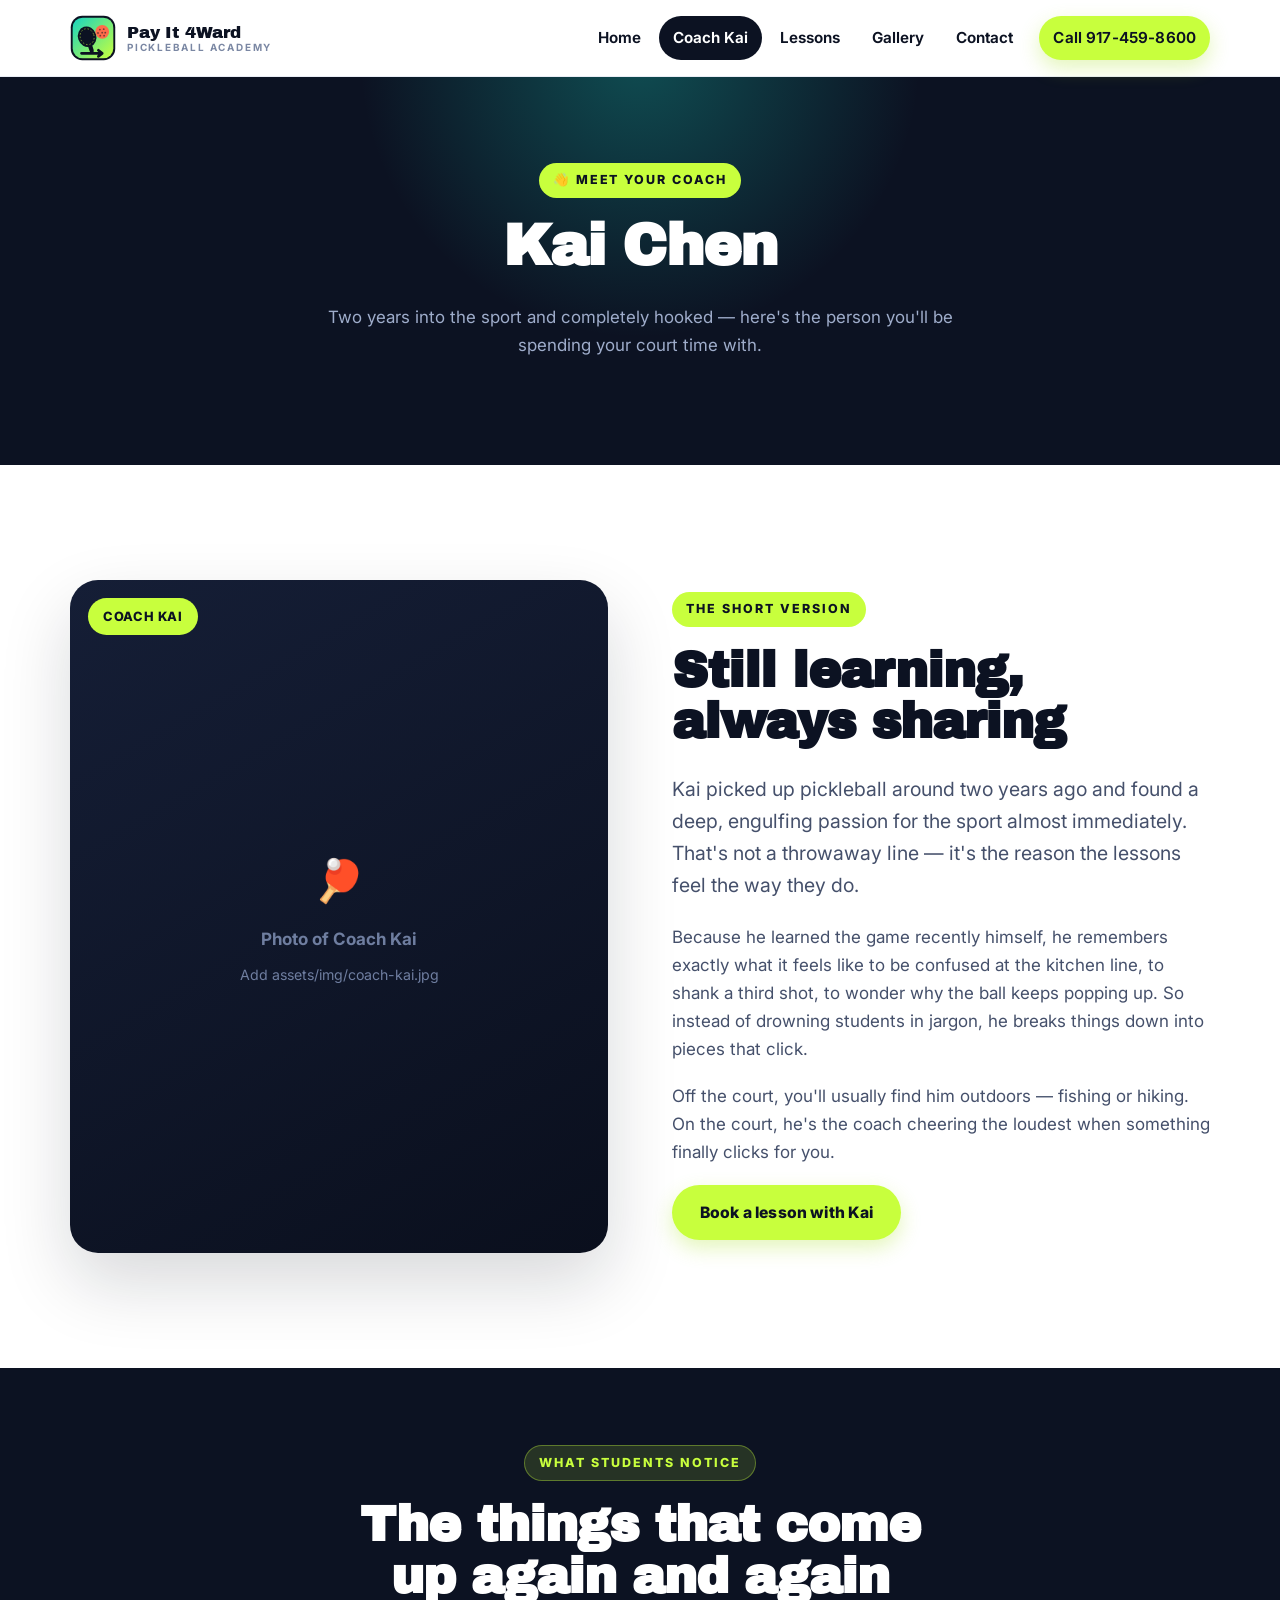
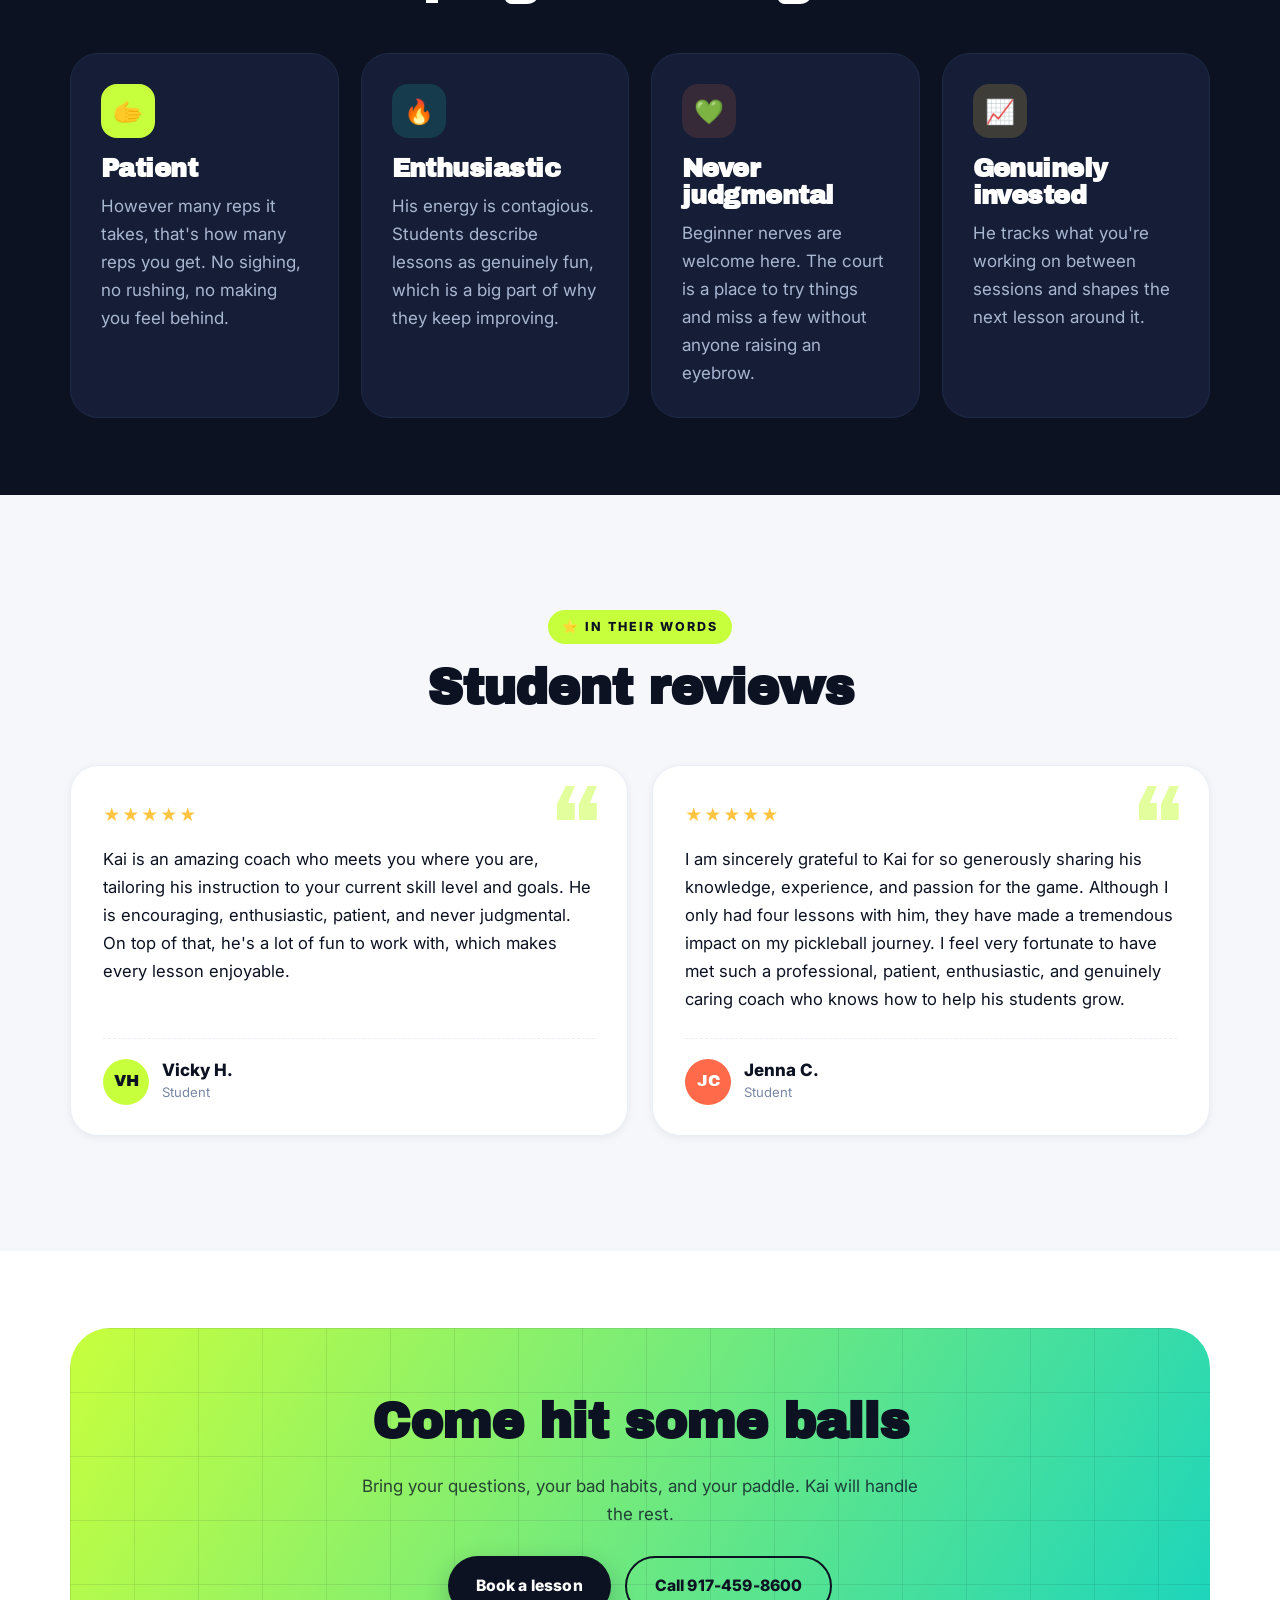
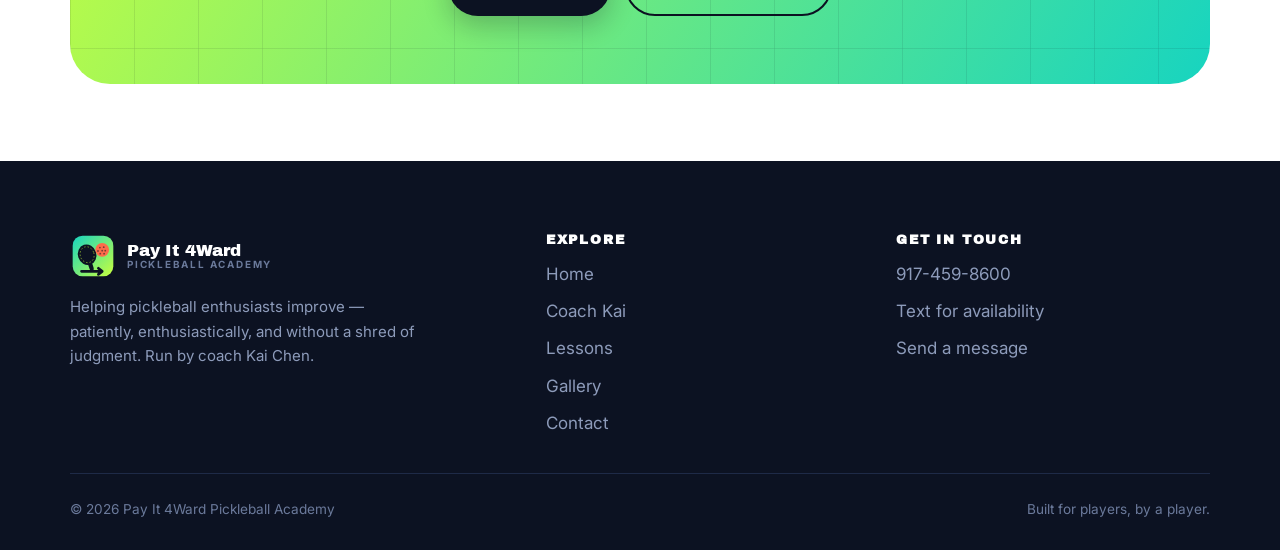
==== about.html @ ba5cbf7e "Add Pay It 4Ward site: pages, styles, scripts, assets Five-page static site for the pickleball acade" ====
<!DOCTYPE html>
<html lang="en">
<head>
<meta charset="utf-8">
<meta name="viewport" content="width=device-width, initial-scale=1, viewport-fit=cover">
<title>About Coach Kai Chen — Pay It 4Ward Pickleball Academy</title>
<meta name="description" content="Meet Kai Chen, the coach behind Pay It 4Ward — patient, enthusiastic, and deeply passionate about pickleball.">
<meta name="theme-color" content="#0C1222">

<meta property="og:type" content="website">
<meta property="og:title" content="About Coach Kai Chen — Pay It 4Ward Pickleball Academy">
<meta property="og:description" content="Meet Kai Chen, the coach behind Pay It 4Ward — patient, enthusiastic, and deeply passionate about pickleball.">
<meta property="og:image" content="assets/img/logo.svg">

<link rel="icon" href="assets/img/logo.svg" type="image/svg+xml">
<link rel="preconnect" href="https://fonts.googleapis.com">
<link rel="preconnect" href="https://fonts.gstatic.com" crossorigin>
<link href="https://fonts.googleapis.com/css2?family=Archivo+Black&family=Inter:wght@400;500;600;700;800&display=swap" rel="stylesheet">
<link rel="stylesheet" href="assets/css/styles.css">
</head>
<body>

<!-- ============================ PRELOADER ============================ -->
<div class="preloader" id="preloader" role="status" aria-label="Loading Pay It 4Ward">
  <div class="preloader__inner">
    <div class="preloader__card">
      <img class="preloader__logo" src="assets/img/logo.svg" alt="Pay It 4Ward">
    </div>
    <div class="preloader__bar"></div>
    <div class="preloader__word">Pay It 4Ward</div>
  </div>
</div>

<!-- ============================= HEADER ============================== -->
<header class="site-header" id="siteHeader">
  <div class="wrap nav">
    <a class="brand" href="index.html">
      <img class="brand__logo" src="assets/img/logo.svg" alt="Pay It 4Ward logo">
      <span class="brand__text">
        <span class="brand__name">Pay It 4Ward</span>
        <span class="brand__sub">Pickleball Academy</span>
      </span>
    </a>

    <button class="nav__toggle" id="navToggle" type="button"
            aria-expanded="false" aria-controls="navLinks" aria-label="Menu">
      <span></span>
    </button>

    <ul class="nav__links" id="navLinks">
      <li><a href="index.html">Home</a></li>
      <li><a href="about.html">Coach Kai</a></li>
      <li><a href="programs.html">Lessons</a></li>
      <li><a href="gallery.html">Gallery</a></li>
      <li><a href="contact.html">Contact</a></li>
      <li><a class="btn nav__cta" href="tel:+19174598600">Call 917-459-8600</a></li>
    </ul>
  </div>
</header>

<main>

<section class="pagehero">
  <div class="wrap">
    <span class="eyebrow">👋 Meet your coach</span>
    <h1>Kai Chen</h1>
    <p>Two years into the sport and completely hooked &mdash; here's the person
       you'll be spending your court time with.</p>
  </div>
</section>

<section class="section">
  <div class="wrap split">
    <div class="split__media reveal">
      <span class="split__tag">Coach Kai</span>
      <!-- Replace with a real photo:
           <img src="assets/img/coach-kai.jpg" alt="Coach Kai Chen on the court"> -->
      <div class="ph">
        <span>🏓</span>
        <strong>Photo of Coach Kai</strong>
        <small>Add assets/img/coach-kai.jpg</small>
      </div>
    </div>

    <div class="reveal">
      <span class="eyebrow">The short version</span>
      <h2>Still learning, always sharing</h2>
      <p class="lede">
        Kai picked up pickleball around two years ago and found a deep, engulfing
        passion for the sport almost immediately. That's not a throwaway line &mdash;
        it's the reason the lessons feel the way they do.
      </p>
      <p>
        Because he learned the game recently himself, he remembers exactly what it
        feels like to be confused at the kitchen line, to shank a third shot, to
        wonder why the ball keeps popping up. So instead of drowning students in
        jargon, he breaks things down into pieces that click.
      </p>
      <p>
        Off the court, you'll usually find him outdoors &mdash; fishing or hiking.
        On the court, he's the coach cheering the loudest when something finally
        clicks for you.
      </p>
      <div class="btn-row">
        <a class="btn" href="contact.html">Book a lesson with Kai</a>
      </div>
    </div>
  </div>
</section>

<section class="section section--dark section--tight">
  <div class="wrap">
    <div class="head head--center reveal">
      <span class="eyebrow eyebrow--ghost">What students notice</span>
      <h2>The things that come up again and again</h2>
    </div>
    <div class="grid">
      <div class="card reveal">
        <div class="card__icon">🫱</div>
        <h3>Patient</h3>
        <p>However many reps it takes, that's how many reps you get. No sighing, no
           rushing, no making you feel behind.</p>
      </div>
      <div class="card reveal">
        <div class="card__icon card__icon--teal">🔥</div>
        <h3>Enthusiastic</h3>
        <p>His energy is contagious. Students describe lessons as genuinely fun, which
           is a big part of why they keep improving.</p>
      </div>
      <div class="card reveal">
        <div class="card__icon card__icon--coral">💚</div>
        <h3>Never judgmental</h3>
        <p>Beginner nerves are welcome here. The court is a place to try things and
           miss a few without anyone raising an eyebrow.</p>
      </div>
      <div class="card reveal">
        <div class="card__icon card__icon--sun">📈</div>
        <h3>Genuinely invested</h3>
        <p>He tracks what you're working on between sessions and shapes the next
           lesson around it.</p>
      </div>
    </div>
  </div>
</section>

<section class="section section--soft">
  <div class="wrap">
    <div class="head head--center reveal">
      <span class="eyebrow">⭐ In their words</span>
      <h2>Student reviews</h2>
    </div>
    <div class="reviews">
      <figure class="review reveal" style="margin:0">
        <div class="review__stars" aria-label="5 out of 5 stars">★★★★★</div>
        <blockquote class="review__text" style="margin:0">
          Kai is an amazing coach who meets you where you are, tailoring his
          instruction to your current skill level and goals. He is encouraging,
          enthusiastic, patient, and never judgmental. On top of that, he's a lot of
          fun to work with, which makes every lesson enjoyable.
        </blockquote>
        <figcaption class="review__by">
          <span class="review__avatar" aria-hidden="true">VH</span>
          <span>
            <span class="review__name">Vicky H.</span>
            <span class="review__role">Student</span>
          </span>
        </figcaption>
      </figure>

      <figure class="review reveal" style="margin:0">
        <div class="review__stars" aria-label="5 out of 5 stars">★★★★★</div>
        <blockquote class="review__text" style="margin:0">
          I am sincerely grateful to Kai for so generously sharing his knowledge,
          experience, and passion for the game. Although I only had four lessons with
          him, they have made a tremendous impact on my pickleball journey. I feel
          very fortunate to have met such a professional, patient, enthusiastic, and
          genuinely caring coach who knows how to help his students grow.
        </blockquote>
        <figcaption class="review__by">
          <span class="review__avatar review__avatar--coral" aria-hidden="true">JC</span>
          <span>
            <span class="review__name">Jenna C.</span>
            <span class="review__role">Student</span>
          </span>
        </figcaption>
      </figure>
    </div>
  </div>
</section>

<section class="section section--tight">
  <div class="wrap">
    <div class="cta reveal">
      <h2>Come hit some balls</h2>
      <p>Bring your questions, your bad habits, and your paddle. Kai will handle
         the rest.</p>
      <div class="btn-row">
        <a class="btn" href="contact.html">Book a lesson</a>
        <a class="btn btn--ghost" href="tel:+19174598600">Call 917-459-8600</a>
      </div>
    </div>
  </div>
</section>

</main>

<!-- ============================= FOOTER ============================== -->
<footer class="site-footer">
  <div class="wrap">
    <div class="footer-grid">
      <div>
        <a class="brand" href="index.html" style="margin-bottom:16px">
          <img class="brand__logo" src="assets/img/logo.svg" alt="">
          <span class="brand__text">
            <span class="brand__name">Pay It 4Ward</span>
            <span class="brand__sub">Pickleball Academy</span>
          </span>
        </a>
        <p>Helping pickleball enthusiasts improve &mdash; patiently, enthusiastically, and
           without a shred of judgment. Run by coach Kai Chen.</p>
      </div>

      <div>
        <h4>Explore</h4>
        <ul>
          <li><a href="index.html">Home</a></li>
          <li><a href="about.html">Coach Kai</a></li>
          <li><a href="programs.html">Lessons</a></li>
          <li><a href="gallery.html">Gallery</a></li>
          <li><a href="contact.html">Contact</a></li>
        </ul>
      </div>

      <div>
        <h4>Get in touch</h4>
        <ul>
          <li><a href="tel:+19174598600">917-459-8600</a></li>
          <li><a href="sms:+19174598600">Text for availability</a></li>
          <li><a href="contact.html">Send a message</a></li>
        </ul>
      </div>
    </div>

    <div class="footer-bottom">
      <span>&copy; <span data-year>2026</span> Pay It 4Ward Pickleball Academy</span>
      <span>Built for players, by a player.</span>
    </div>
  </div>
</footer>

<script src="assets/js/gallery-config.js"></script>
<script src="assets/js/main.js"></script>
</body>
</html>
---- assets/css/styles.css ----
/* ==========================================================================
   Pay It 4Ward Pickleball Academy — shared stylesheet
   Aesthetic: modern, fun, lively sports-center energy
   ========================================================================== */

/* ---------- Design tokens ------------------------------------------------ */
:root {
  /* Brand palette */
  --ink:        #0C1222;   /* deep court navy  */
  --ink-2:      #151E36;   /* raised surface   */
  --ink-3:      #1E2A47;   /* borders on dark  */
  --lime:       #C8FF3D;   /* pickleball ball  */
  --lime-deep:  #A5E01F;
  --coral:      #FF6B4A;   /* paddle grip      */
  --teal:       #17D4C0;   /* court accent     */
  --sun:        #FFC542;

  --paper:      #FFFFFF;
  --paper-2:    #F5F7FB;
  --paper-3:    #E9EDF5;
  --body:       #45506B;
  --muted:      #7A87A3;

  /* Type */
  --font-display: "Archivo Black", "Arial Black", Impact, system-ui, sans-serif;
  --font-body: "Inter", -apple-system, BlinkMacSystemFont, "Segoe UI", Roboto,
               Helvetica, Arial, sans-serif;

  /* Shape & motion */
  --r-sm: 10px;
  --r-md: 18px;
  --r-lg: 28px;
  --r-xl: 40px;
  --shadow-sm: 0 2px 8px rgba(12, 18, 34, .06);
  --shadow-md: 0 14px 34px rgba(12, 18, 34, .10);
  --shadow-lg: 0 30px 70px rgba(12, 18, 34, .16);
  --ease: cubic-bezier(.2, .7, .3, 1);

  --maxw: 1180px;
  --nav-h: 76px;
}

/* ---------- Reset -------------------------------------------------------- */
*, *::before, *::after { box-sizing: border-box; }

html {
  scroll-behavior: smooth;
  scroll-padding-top: calc(var(--nav-h) + 16px);
  -webkit-text-size-adjust: 100%;
}

body {
  margin: 0;
  font-family: var(--font-body);
  font-size: 17px;
  line-height: 1.65;
  color: var(--body);
  background: var(--paper);
  overflow-x: hidden;
}

img, svg, video { max-width: 100%; display: block; }
a { color: inherit; }
button { font: inherit; cursor: pointer; }
[hidden] { display: none !important; }

h1, h2, h3, h4 {
  font-family: var(--font-display);
  color: var(--ink);
  line-height: 1.04;
  letter-spacing: -.02em;
  margin: 0 0 .5em;
  text-wrap: balance;
}
h1 { font-size: clamp(2.6rem, 7vw, 4.6rem); }
h2 { font-size: clamp(2rem, 4.6vw, 3.1rem); }
h3 { font-size: clamp(1.25rem, 2.4vw, 1.6rem); }
p  { margin: 0 0 1.1em; text-wrap: pretty; }

::selection { background: var(--lime); color: var(--ink); }

/* ---------- Layout helpers ---------------------------------------------- */
.wrap {
  width: 100%;
  max-width: var(--maxw);
  margin-inline: auto;
  padding-inline: 20px;
}

.section { padding-block: clamp(64px, 9vw, 116px); }
.section--tight { padding-block: clamp(48px, 6vw, 80px); }
.section--dark { background: var(--ink); color: #CBD4E8; }
.section--dark h2, .section--dark h3 { color: #fff; }
.section--soft { background: var(--paper-2); }

.center { text-align: center; }
.stack > * + * { margin-top: 1rem; }

.eyebrow {
  display: inline-flex;
  align-items: center;
  gap: 8px;
  font-size: .78rem;
  font-weight: 800;
  letter-spacing: .16em;
  text-transform: uppercase;
  color: var(--ink);
  background: var(--lime);
  padding: 7px 14px;
  border-radius: 999px;
  margin-bottom: 18px;
}
.eyebrow--ghost {
  background: rgba(200, 255, 61, .14);
  color: var(--lime);
  border: 1px solid rgba(200, 255, 61, .35);
}

.lede { font-size: clamp(1.05rem, 1.7vw, 1.22rem); color: var(--body); }
.section--dark .lede { color: #9FADCB; }

/* ---------- Buttons ------------------------------------------------------ */
.btn {
  --btn-bg: var(--lime);
  --btn-fg: var(--ink);
  display: inline-flex;
  align-items: center;
  justify-content: center;
  gap: 10px;
  padding: 15px 28px;
  border: 0;
  border-radius: 999px;
  background: var(--btn-bg);
  color: var(--btn-fg);
  font-weight: 800;
  font-size: .98rem;
  letter-spacing: .01em;
  text-decoration: none;
  white-space: nowrap;
  transition: transform .18s var(--ease), box-shadow .18s var(--ease),
              background .18s var(--ease);
  box-shadow: 0 8px 20px rgba(165, 224, 31, .3);
}
.btn:hover { transform: translateY(-3px); box-shadow: 0 14px 30px rgba(165, 224, 31, .42); }
.btn:active { transform: translateY(-1px); }
.btn:focus-visible { outline: 3px solid var(--teal); outline-offset: 3px; }

.btn--coral {
  --btn-bg: var(--coral); --btn-fg: #fff;
  box-shadow: 0 8px 20px rgba(255, 107, 74, .32);
}
.btn--coral:hover { box-shadow: 0 14px 30px rgba(255, 107, 74, .45); }

.btn--ghost {
  --btn-bg: transparent; --btn-fg: var(--ink);
  border: 2px solid var(--ink);
  box-shadow: none;
}
.btn--ghost:hover { background: var(--ink); color: #fff; box-shadow: var(--shadow-md); }

/* Ghost buttons sitting on any dark surface */
.section--dark .btn--ghost,
.hero .btn--ghost,
.pagehero .btn--ghost {
  --btn-fg: #fff;
  border-color: rgba(255, 255, 255, .38);
}
.section--dark .btn--ghost:hover,
.hero .btn--ghost:hover,
.pagehero .btn--ghost:hover { background: #fff; color: var(--ink); }

.btn-row { display: flex; flex-wrap: wrap; gap: 14px; }

/* ==========================================================================
   Preloader — logo splash on every page load
   ========================================================================== */
.preloader {
  position: fixed;
  inset: 0;
  z-index: 9999;
  display: grid;
  place-items: center;
  background: var(--ink);
  transition: opacity .5s var(--ease), visibility .5s var(--ease);
}
.preloader__inner { display: grid; justify-items: center; gap: 22px; }

/* White card behind the logo so any uploaded logo — light or dark — reads
   cleanly against the navy splash background. */
.preloader__card {
  display: grid;
  place-items: center;
  padding: 26px 30px;
  border-radius: var(--r-lg);
  background: #fff;
  box-shadow: 0 30px 70px rgba(0, 0, 0, .45);
  animation: pop-in .7s var(--ease) both;
}
.preloader__logo {
  width: clamp(96px, 20vw, 128px);
  height: auto;
}
.preloader__bar {
  width: 168px;
  height: 5px;
  border-radius: 999px;
  background: rgba(255, 255, 255, .13);
  overflow: hidden;
}
.preloader__bar::after {
  content: "";
  display: block;
  height: 100%;
  width: 40%;
  border-radius: 999px;
  background: linear-gradient(90deg, var(--teal), var(--lime));
  animation: slide-bar 1.1s var(--ease) infinite;
}
.preloader__word {
  font-family: var(--font-display);
  font-size: .72rem;
  letter-spacing: .34em;
  text-transform: uppercase;
  color: rgba(255, 255, 255, .5);
}
.preloader.is-done { opacity: 0; visibility: hidden; }

@keyframes pop-in {
  from { opacity: 0; transform: scale(.82) translateY(14px); }
  to   { opacity: 1; transform: none; }
}
@keyframes slide-bar {
  0%   { transform: translateX(-110%); }
  100% { transform: translateX(360%); }
}

/* ==========================================================================
   Header / navigation
   ========================================================================== */
.site-header {
  position: sticky;
  top: 0;
  z-index: 900;
  background: rgba(255, 255, 255, .88);
  backdrop-filter: saturate(160%) blur(14px);
  -webkit-backdrop-filter: saturate(160%) blur(14px);
  border-bottom: 1px solid var(--paper-3);
  transition: box-shadow .25s var(--ease);
}
.site-header.is-stuck { box-shadow: var(--shadow-sm); }

.nav {
  display: flex;
  align-items: center;
  gap: 18px;
  height: var(--nav-h);
}

/* Logo, top-left */
.brand {
  display: inline-flex;
  align-items: center;
  gap: 11px;
  text-decoration: none;
  margin-right: auto;
  flex-shrink: 0;
}
.brand__logo { height: 46px; width: auto; }
.brand__text { display: grid; line-height: 1.05; }
.brand__name {
  font-family: var(--font-display);
  font-size: 1.05rem;
  color: var(--ink);
  letter-spacing: -.01em;
}
.brand__sub {
  font-size: .62rem;
  font-weight: 700;
  letter-spacing: .18em;
  text-transform: uppercase;
  color: var(--muted);
}

.nav__links {
  display: flex;
  align-items: center;
  gap: 4px;
  list-style: none;
  margin: 0;
  padding: 0;
}
.nav__links a {
  display: block;
  padding: 9px 14px;
  border-radius: 999px;
  font-weight: 650;
  font-size: .95rem;
  color: var(--ink);
  text-decoration: none;
  transition: background .18s var(--ease), color .18s var(--ease);
}
.nav__links a:hover { background: var(--paper-2); }
.nav__links a[aria-current="page"] { background: var(--ink); color: #fff; }

.nav__cta { margin-left: 8px; padding: 12px 22px; }

.nav__toggle {
  display: none;
  width: 46px;
  height: 46px;
  border: 1px solid var(--paper-3);
  border-radius: 14px;
  background: #fff;
  align-items: center;
  justify-content: center;
}
.nav__toggle span {
  display: block;
  position: relative;
  width: 20px;
  height: 2px;
  background: var(--ink);
  border-radius: 2px;
  transition: background .2s var(--ease);
}
.nav__toggle span::before,
.nav__toggle span::after {
  content: "";
  position: absolute;
  left: 0;
  width: 20px;
  height: 2px;
  background: var(--ink);
  border-radius: 2px;
  transition: transform .25s var(--ease);
}
.nav__toggle span::before { top: -6px; }
.nav__toggle span::after  { top: 6px; }
.nav__toggle[aria-expanded="true"] span { background: transparent; }
.nav__toggle[aria-expanded="true"] span::before { transform: translateY(6px) rotate(45deg); }
.nav__toggle[aria-expanded="true"] span::after  { transform: translateY(-6px) rotate(-45deg); }

@media (max-width: 900px) {
  .nav__toggle { display: inline-flex; }
  .nav__links {
    position: absolute;
    top: var(--nav-h);
    left: 0;
    right: 0;
    flex-direction: column;
    align-items: stretch;
    gap: 4px;
    padding: 14px 20px 22px;
    background: #fff;
    border-bottom: 1px solid var(--paper-3);
    box-shadow: var(--shadow-md);
    transform: translateY(-8px);
    opacity: 0;
    pointer-events: none;
    transition: opacity .22s var(--ease), transform .22s var(--ease);
  }
  .nav__links.is-open { opacity: 1; transform: none; pointer-events: auto; }
  .nav__links a { padding: 13px 16px; border-radius: var(--r-sm); }
  .nav__cta { margin: 8px 0 0; }
}

/* ==========================================================================
   Hero
   ========================================================================== */
.hero {
  position: relative;
  background: var(--ink);
  color: #C9D3E8;
  overflow: hidden;
  padding-block: clamp(64px, 10vw, 118px);
}
.hero::before,
.hero::after {
  content: "";
  position: absolute;
  border-radius: 50%;
  filter: blur(10px);
  opacity: .5;
  pointer-events: none;
}
.hero::before {
  width: 520px; height: 520px;
  background: radial-gradient(circle at 30% 30%, rgba(23, 212, 192, .40), transparent 62%);
  top: -180px; right: -120px;
}
.hero::after {
  width: 460px; height: 460px;
  background: radial-gradient(circle at 60% 60%, rgba(200, 255, 61, .30), transparent 62%);
  bottom: -220px; left: -140px;
}

/* Court line motif */
.hero__court {
  position: absolute;
  inset: 0;
  opacity: .16;
  pointer-events: none;
  background-image:
    linear-gradient(to right, rgba(255,255,255,.5) 1px, transparent 1px),
    linear-gradient(to bottom, rgba(255,255,255,.5) 1px, transparent 1px);
  background-size: 92px 92px;
  mask-image: radial-gradient(ellipse at 50% 40%, #000 20%, transparent 78%);
  -webkit-mask-image: radial-gradient(ellipse at 50% 40%, #000 20%, transparent 78%);
}

.hero__inner {
  position: relative;
  z-index: 1;
  display: grid;
  grid-template-columns: 1.05fr .95fr;
  gap: clamp(32px, 5vw, 64px);
  align-items: center;
}
@media (max-width: 880px) {
  .hero__inner { grid-template-columns: 1fr; }
}

.hero h1 { color: #fff; }
.hero h1 em {
  font-style: normal;
  color: var(--lime);
  position: relative;
  white-space: nowrap;
}
.hero h1 em::after {
  content: "";
  position: absolute;
  left: 0; right: 0; bottom: .06em;
  height: .12em;
  background: var(--coral);
  border-radius: 999px;
  opacity: .9;
}
.hero__lede {
  font-size: clamp(1.05rem, 1.8vw, 1.25rem);
  color: #9FADCB;
  max-width: 46ch;
}

.hero__stats {
  display: flex;
  flex-wrap: wrap;
  gap: 12px;
  margin-top: 34px;
  padding: 0;
  list-style: none;
}
.hero__stats li {
  display: flex;
  align-items: center;
  gap: 9px;
  padding: 9px 16px;
  border-radius: 999px;
  border: 1px solid var(--ink-3);
  background: rgba(255, 255, 255, .04);
  font-size: .88rem;
  font-weight: 650;
  color: #C9D3E8;
}
.hero__stats .dot {
  width: 8px; height: 8px;
  border-radius: 50%;
  flex-shrink: 0;
}

/* Animated ball card */
.hero__art {
  position: relative;
  aspect-ratio: 1 / 1;
  max-width: 460px;
  margin-inline: auto;
  width: 100%;
  border-radius: var(--r-xl);
  background:
    radial-gradient(circle at 70% 25%, rgba(23,212,192,.28), transparent 55%),
    linear-gradient(150deg, var(--ink-2), #0A0F1D);
  border: 1px solid var(--ink-3);
  box-shadow: var(--shadow-lg);
  display: grid;
  place-items: center;
  overflow: hidden;
}
.hero__ball {
  width: 54%;
  animation: float 5.5s ease-in-out infinite;
  filter: drop-shadow(0 26px 40px rgba(0, 0, 0, .45));
}
@keyframes float {
  0%, 100% { transform: translateY(-10px) rotate(-6deg); }
  50%      { transform: translateY(12px) rotate(6deg); }
}

.hero__badge {
  position: absolute;
  bottom: 22px;
  left: 22px;
  right: 22px;
  display: flex;
  align-items: center;
  justify-content: space-between;
  gap: 12px;
  padding: 14px 18px;
  border-radius: var(--r-md);
  background: rgba(255, 255, 255, .07);
  border: 1px solid rgba(255, 255, 255, .12);
  backdrop-filter: blur(8px);
  -webkit-backdrop-filter: blur(8px);
  font-size: .86rem;
}
.hero__badge strong { color: #fff; display: block; font-size: .98rem; }
.hero__badge span { color: #94A3C2; }

/* ---------- Compact hero for interior pages ------------------------------ */
.pagehero {
  position: relative;
  background: var(--ink);
  color: #9FADCB;
  overflow: hidden;
  padding-block: clamp(52px, 7vw, 86px);
  text-align: center;
}
.pagehero::after {
  content: "";
  position: absolute;
  width: 640px; height: 640px;
  border-radius: 50%;
  top: -340px; left: 50%;
  translate: -50% 0;
  background: radial-gradient(circle, rgba(23, 212, 192, .30), transparent 62%);
  pointer-events: none;
}
.pagehero .wrap { position: relative; z-index: 1; }
.pagehero h1 { color: #fff; font-size: clamp(2.2rem, 5.4vw, 3.6rem); }
.pagehero p { max-width: 58ch; margin-inline: auto; font-size: 1.06rem; }

/* ==========================================================================
   Marquee strip
   ========================================================================== */
.marquee {
  background: var(--lime);
  border-block: 3px solid var(--ink);
  overflow: hidden;
  padding-block: 13px;
}
.marquee__track {
  display: flex;
  width: max-content;
  gap: 42px;
  animation: marquee 26s linear infinite;
}
.marquee__track span {
  font-family: var(--font-display);
  font-size: 1rem;
  letter-spacing: .1em;
  text-transform: uppercase;
  color: var(--ink);
  display: inline-flex;
  align-items: center;
  gap: 42px;
  white-space: nowrap;
}
.marquee__track span::after {
  content: "";
  width: 9px; height: 9px;
  border-radius: 50%;
  background: var(--coral);
}
@keyframes marquee { to { transform: translateX(-50%); } }

/* ==========================================================================
   Section heading block
   ========================================================================== */
.head { max-width: 640px; margin-bottom: clamp(32px, 4vw, 52px); }
.head--center { margin-inline: auto; text-align: center; }

/* ==========================================================================
   Cards / features
   ========================================================================== */
.grid {
  display: grid;
  gap: 22px;
  grid-template-columns: repeat(auto-fit, minmax(248px, 1fr));
}

.card {
  position: relative;
  padding: 30px;
  border-radius: var(--r-lg);
  background: #fff;
  border: 1px solid var(--paper-3);
  box-shadow: var(--shadow-sm);
  transition: transform .22s var(--ease), box-shadow .22s var(--ease),
              border-color .22s var(--ease);
}
.card:hover {
  transform: translateY(-6px);
  box-shadow: var(--shadow-md);
  border-color: transparent;
}
.card h3 { margin-bottom: .35em; }
.card p:last-child { margin-bottom: 0; }

.card__icon {
  width: 54px;
  height: 54px;
  border-radius: 16px;
  display: grid;
  place-items: center;
  margin-bottom: 18px;
  background: var(--lime);
  color: var(--ink);
  font-size: 1.5rem;
}
.card__icon--teal  { background: rgba(23, 212, 192, .16); color: #0C8C7F; }
.card__icon--coral { background: rgba(255, 107, 74, .14);  color: #D8482A; }
.card__icon--sun   { background: rgba(255, 197, 66, .18);  color: #B8801A; }

.section--dark .card {
  background: var(--ink-2);
  border-color: var(--ink-3);
  box-shadow: none;
  color: #A9B6D2;
}
.section--dark .card:hover { border-color: rgba(200, 255, 61, .4); }

/* ==========================================================================
   Reviews
   ========================================================================== */
.reviews { display: grid; gap: 24px; grid-template-columns: repeat(auto-fit, minmax(320px, 1fr)); }

.review {
  position: relative;
  display: flex;
  flex-direction: column;
  padding: 36px 32px 30px;
  border-radius: var(--r-lg);
  background: #fff;
  border: 1px solid var(--paper-3);
  box-shadow: var(--shadow-sm);
  transition: transform .22s var(--ease), box-shadow .22s var(--ease);
}
.review:hover { transform: translateY(-5px); box-shadow: var(--shadow-md); }
.review::before {
  content: "\201C";
  position: absolute;
  top: 6px;
  right: 26px;
  font-family: var(--font-display);
  font-size: 6rem;
  line-height: 1;
  color: var(--lime);
  opacity: .5;
  pointer-events: none;
}
.review__stars {
  display: flex;
  gap: 3px;
  margin-bottom: 16px;
  color: var(--sun);
  font-size: 1.05rem;
  letter-spacing: 2px;
}
.review__text {
  position: relative;
  font-size: 1.04rem;
  color: var(--ink);
  line-height: 1.68;
  flex: 1;
}
.review__by {
  display: flex;
  align-items: center;
  gap: 13px;
  margin-top: 24px;
  padding-top: 20px;
  border-top: 1px dashed var(--paper-3);
}
.review__avatar {
  width: 46px; height: 46px;
  border-radius: 50%;
  display: grid;
  place-items: center;
  font-family: var(--font-display);
  font-size: 1rem;
  color: var(--ink);
  background: var(--lime);
  flex-shrink: 0;
}
.review__avatar--teal  { background: var(--teal); }
.review__avatar--coral { background: var(--coral); color: #fff; }
.review__by > span:last-child { display: grid; gap: 1px; }
.review__name { display: block; font-weight: 800; color: var(--ink); line-height: 1.25; }
.review__role { display: block; font-size: .82rem; color: var(--muted); }

/* ==========================================================================
   Carousel
   ========================================================================== */
.carousel {
  position: relative;
  border-radius: var(--r-lg);
  overflow: hidden;
  background: var(--ink-2);
  box-shadow: var(--shadow-lg);
}
.carousel__viewport { overflow: hidden; }
.carousel__track {
  display: flex;
  transition: transform .6s var(--ease);
  will-change: transform;
}
.carousel__slide {
  position: relative;
  flex: 0 0 100%;
  aspect-ratio: 16 / 9;
  background: linear-gradient(140deg, var(--ink-2), #0A0F1D);
}
@media (max-width: 640px) { .carousel__slide { aspect-ratio: 4 / 3; } }

.carousel__slide img {
  width: 100%;
  height: 100%;
  object-fit: cover;
}
.carousel__caption {
  position: absolute;
  left: 0; right: 0; bottom: 0;
  padding: 54px 28px 24px;
  background: linear-gradient(to top, rgba(8, 12, 22, .92), transparent);
  color: #fff;
  font-weight: 650;
  font-size: .98rem;
}

/* placeholder slide shown until real photos are dropped in */
.carousel__placeholder {
  position: absolute;
  inset: 0;
  display: grid;
  place-items: center;
  gap: 12px;
  align-content: center;
  text-align: center;
  padding: 24px;
  color: #6F7EA0;
  background-image:
    repeating-linear-gradient(45deg, rgba(255,255,255,.028) 0 14px, transparent 14px 28px);
}
.carousel__placeholder .ph-icon { font-size: 2.4rem; opacity: .8; }
.carousel__placeholder strong {
  font-family: var(--font-display);
  color: #93A1C0;
  font-size: 1.05rem;
  letter-spacing: .02em;
}
.carousel__placeholder small { font-size: .84rem; max-width: 34ch; }

.carousel__btn {
  position: absolute;
  top: 50%;
  translate: 0 -50%;
  width: 50px; height: 50px;
  display: grid;
  place-items: center;
  border: 0;
  border-radius: 50%;
  background: rgba(255, 255, 255, .92);
  color: var(--ink);
  box-shadow: var(--shadow-md);
  transition: transform .18s var(--ease), background .18s var(--ease);
  z-index: 2;
}
.carousel__btn:hover { transform: translateY(-50%) scale(1.08); background: var(--lime); }
.carousel__btn:focus-visible { outline: 3px solid var(--teal); outline-offset: 3px; }
.carousel__btn--prev { left: 16px; }
.carousel__btn--next { right: 16px; }
@media (max-width: 560px) {
  .carousel__btn { width: 42px; height: 42px; }
  .carousel__btn--prev { left: 8px; }
  .carousel__btn--next { right: 8px; }
}

.carousel__dots {
  display: flex;
  justify-content: center;
  gap: 9px;
  padding: 18px;
  background: var(--ink);
}
.carousel__dots button {
  width: 9px; height: 9px;
  padding: 0;
  border: 0;
  border-radius: 999px;
  background: rgba(255, 255, 255, .26);
  transition: width .25s var(--ease), background .25s var(--ease);
}
.carousel__dots button[aria-selected="true"] { width: 30px; background: var(--lime); }
.carousel__dots button:focus-visible { outline: 2px solid var(--teal); outline-offset: 3px; }

/* ==========================================================================
   Split feature (About preview)
   ========================================================================== */
.split {
  display: grid;
  grid-template-columns: 1fr 1fr;
  gap: clamp(28px, 5vw, 64px);
  align-items: center;
}
@media (max-width: 860px) { .split { grid-template-columns: 1fr; } }

.split__media {
  position: relative;
  aspect-ratio: 4 / 5;
  border-radius: var(--r-lg);
  overflow: hidden;
  background: linear-gradient(150deg, var(--ink-2), #0A0F1D);
  box-shadow: var(--shadow-lg);
  display: grid;
  place-items: center;
}
.split__media img { width: 100%; height: 100%; object-fit: cover; }
.split__media .ph {
  text-align: center;
  color: #6F7EA0;
  padding: 24px;
  display: grid;
  gap: 10px;
}
.split__media .ph span { font-size: 2.6rem; }

.split__tag {
  position: absolute;
  top: 18px; left: 18px;
  padding: 8px 15px;
  border-radius: 999px;
  background: var(--lime);
  color: var(--ink);
  font-weight: 800;
  font-size: .8rem;
  letter-spacing: .05em;
  text-transform: uppercase;
}

.facts { list-style: none; margin: 0 0 26px; padding: 0; display: grid; gap: 12px; }
.facts li {
  display: flex;
  align-items: flex-start;
  gap: 12px;
  font-size: 1.02rem;
}
.facts li::before {
  content: "";
  flex-shrink: 0;
  width: 22px; height: 22px;
  margin-top: 3px;
  border-radius: 50%;
  background: var(--lime) url("data:image/svg+xml,%3Csvg xmlns='http://www.w3.org/2000/svg' viewBox='0 0 24 24' fill='none' stroke='%230C1222' stroke-width='3.4' stroke-linecap='round' stroke-linejoin='round'%3E%3Cpolyline points='20 6 9 17 4 12'/%3E%3C/svg%3E") center / 13px no-repeat;
}

/* ==========================================================================
   Programs
   ========================================================================== */
.grid--programs { grid-template-columns: repeat(auto-fit, minmax(300px, 1fr)); }

.program {
  display: flex;
  flex-direction: column;
  padding: 32px;
  border-radius: var(--r-lg);
  background: #fff;
  border: 2px solid var(--paper-3);
  transition: transform .22s var(--ease), border-color .22s var(--ease),
              box-shadow .22s var(--ease);
}
.program:hover {
  transform: translateY(-6px);
  border-color: var(--lime);
  box-shadow: var(--shadow-md);
}
.program--featured { border-color: var(--ink); background: var(--ink); color: #A9B6D2; }
.program--featured h3 { color: #fff; }
.program--featured:hover { border-color: var(--lime); }

.program__pill {
  align-self: flex-start;
  padding: 6px 13px;
  border-radius: 999px;
  background: var(--paper-2);
  color: var(--muted);
  font-size: .72rem;
  font-weight: 800;
  letter-spacing: .13em;
  text-transform: uppercase;
  margin-bottom: 16px;
}
.program--featured .program__pill { background: var(--lime); color: var(--ink); }

.program__price {
  font-family: var(--font-display);
  font-size: 1.16rem;
  line-height: 1.25;
  color: var(--ink);
  margin: 2px 0 16px;
}
.program--featured .program__price { color: var(--lime); }
.program__price small { font-family: var(--font-body); font-size: .8rem; font-weight: 600; color: var(--muted); }

.program ul { list-style: none; margin: 0 0 24px; padding: 0; display: grid; gap: 10px; font-size: .96rem; }
.program ul li { display: flex; gap: 10px; align-items: flex-start; }
.program ul li::before { content: "▸"; color: var(--coral); font-weight: 800; }
.program .btn { margin-top: auto; }

/* ==========================================================================
   Gallery grid
   ========================================================================== */
.gallery-grid {
  display: grid;
  gap: 16px;
  grid-template-columns: repeat(auto-fill, minmax(250px, 1fr));
}
.gallery-grid figure {
  margin: 0;
  position: relative;
  aspect-ratio: 4 / 3;
  border-radius: var(--r-md);
  overflow: hidden;
  background: linear-gradient(150deg, var(--paper-2), var(--paper-3));
  display: grid;
  place-items: center;
  border: 1px dashed var(--paper-3);
}
.gallery-grid figure img { width: 100%; height: 100%; object-fit: cover; }
.gallery-grid figcaption {
  color: var(--muted);
  font-size: .85rem;
  text-align: center;
  padding: 16px;
}

/* ==========================================================================
   CTA banner
   ========================================================================== */
.cta {
  position: relative;
  overflow: hidden;
  border-radius: var(--r-xl);
  padding: clamp(40px, 6vw, 68px);
  background: linear-gradient(120deg, var(--lime), var(--teal));
  color: var(--ink);
  text-align: center;
}
.cta::before {
  content: "";
  position: absolute;
  inset: 0;
  opacity: .22;
  background-image:
    linear-gradient(to right, rgba(12,18,34,.4) 1px, transparent 1px),
    linear-gradient(to bottom, rgba(12,18,34,.4) 1px, transparent 1px);
  background-size: 64px 64px;
  pointer-events: none;
}
.cta > * { position: relative; }
.cta h2 { color: var(--ink); }
.cta p { color: rgba(12, 18, 34, .78); max-width: 52ch; margin-inline: auto; }
.cta .btn-row { justify-content: center; margin-top: 28px; }
.cta .btn { --btn-bg: var(--ink); --btn-fg: #fff; box-shadow: 0 10px 26px rgba(12,18,34,.24); }
.cta .btn--ghost {
  --btn-bg: transparent; --btn-fg: var(--ink);
  border: 2px solid var(--ink); box-shadow: none;
}
.cta .btn--ghost:hover { background: var(--ink); color: #fff; }

/* ==========================================================================
   Contact
   ========================================================================== */
.contact-grid {
  display: grid;
  grid-template-columns: .9fr 1.1fr;
  gap: clamp(28px, 4vw, 52px);
  align-items: start;
}
@media (max-width: 860px) { .contact-grid { grid-template-columns: 1fr; } }

.contact-card {
  display: flex;
  align-items: center;
  gap: 16px;
  padding: 20px 22px;
  border-radius: var(--r-md);
  background: #fff;
  border: 1px solid var(--paper-3);
  box-shadow: var(--shadow-sm);
  text-decoration: none;
  transition: transform .2s var(--ease), box-shadow .2s var(--ease);
}
a.contact-card:hover { transform: translateY(-4px); box-shadow: var(--shadow-md); }
.contact-card__icon {
  width: 48px; height: 48px;
  flex-shrink: 0;
  border-radius: 14px;
  display: grid;
  place-items: center;
  background: var(--lime);
  font-size: 1.3rem;
}
.contact-card > span:last-child { display: grid; gap: 2px; }
.contact-card__label {
  display: block;
  font-size: .72rem;
  font-weight: 800;
  letter-spacing: .14em;
  text-transform: uppercase;
  color: var(--muted);
}
.contact-card__value { font-family: var(--font-display); font-size: 1.15rem; color: var(--ink); }

.form {
  padding: clamp(24px, 3.4vw, 38px);
  border-radius: var(--r-lg);
  background: #fff;
  border: 1px solid var(--paper-3);
  box-shadow: var(--shadow-md);
}
.field { margin-bottom: 18px; }
.field label {
  display: block;
  font-weight: 750;
  font-size: .88rem;
  color: var(--ink);
  margin-bottom: 7px;
}
.field input,
.field select,
.field textarea {
  width: 100%;
  padding: 13px 15px;
  font: inherit;
  font-size: .98rem;
  color: var(--ink);
  background: var(--paper-2);
  border: 2px solid transparent;
  border-radius: var(--r-sm);
  transition: border-color .18s var(--ease), background .18s var(--ease);
}
.field textarea { min-height: 128px; resize: vertical; }
.field input:focus,
.field select:focus,
.field textarea:focus {
  outline: none;
  background: #fff;
  border-color: var(--lime-deep);
}
.field-row { display: grid; grid-template-columns: 1fr 1fr; gap: 16px; }
@media (max-width: 520px) { .field-row { grid-template-columns: 1fr; } }

.form__note { font-size: .82rem; color: var(--muted); margin: 14px 0 0; }
.form__status {
  margin-top: 16px;
  padding: 13px 16px;
  border-radius: var(--r-sm);
  font-size: .92rem;
  font-weight: 650;
}
.form__status--ok   { background: rgba(23, 212, 192, .14); color: #0B7A6F; }
.form__status--err  { background: rgba(255, 107, 74, .14);  color: #C13F20; }

/* ==========================================================================
   FAQ
   ========================================================================== */
.faq { display: grid; gap: 12px; max-width: 780px; margin-inline: auto; }
.faq details {
  border: 1px solid var(--paper-3);
  border-radius: var(--r-md);
  background: #fff;
  padding: 0 22px;
  transition: border-color .2s var(--ease), box-shadow .2s var(--ease);
}
.faq details[open] { border-color: var(--lime-deep); box-shadow: var(--shadow-sm); }
.faq summary {
  list-style: none;
  cursor: pointer;
  padding: 20px 0;
  font-weight: 750;
  color: var(--ink);
  display: flex;
  justify-content: space-between;
  align-items: center;
  gap: 16px;
}
.faq summary::-webkit-details-marker { display: none; }
.faq summary::after {
  content: "+";
  font-family: var(--font-display);
  font-size: 1.35rem;
  color: var(--lime-deep);
  transition: transform .22s var(--ease);
}
.faq details[open] summary::after { transform: rotate(45deg); }
.faq details p { padding-bottom: 20px; margin: 0; font-size: .98rem; }

/* ==========================================================================
   Footer
   ========================================================================== */
.site-footer {
  background: var(--ink);
  color: #8D9BBA;
  padding-block: clamp(46px, 6vw, 72px) 30px;
}
.footer-grid {
  display: grid;
  grid-template-columns: 1.4fr 1fr 1fr;
  gap: 36px;
  padding-bottom: 36px;
  border-bottom: 1px solid var(--ink-3);
}
@media (max-width: 760px) { .footer-grid { grid-template-columns: 1fr; gap: 28px; } }

.site-footer .brand__name { color: #fff; }
.site-footer .brand__sub { color: #6B7A9B; }
.site-footer h4 {
  font-family: var(--font-display);
  font-size: .82rem;
  letter-spacing: .14em;
  text-transform: uppercase;
  color: #fff;
  margin: 0 0 14px;
}
.site-footer ul { list-style: none; margin: 0; padding: 0; display: grid; gap: 9px; }
.site-footer a { color: #8D9BBA; text-decoration: none; transition: color .18s var(--ease); }
.site-footer a:hover { color: var(--lime); }
.site-footer p { font-size: .94rem; max-width: 40ch; }

.footer-bottom {
  display: flex;
  flex-wrap: wrap;
  justify-content: space-between;
  gap: 12px;
  padding-top: 24px;
  font-size: .85rem;
  color: #6B7A9B;
}

/* ==========================================================================
   Scroll reveal
   ========================================================================== */
.reveal {
  opacity: 0;
  transform: translateY(24px);
  transition: opacity .7s var(--ease), transform .7s var(--ease);
}
.reveal.is-visible { opacity: 1; transform: none; }

@media (prefers-reduced-motion: reduce) {
  *, *::before, *::after {
    animation-duration: .001ms !important;
    animation-iteration-count: 1 !important;
    transition-duration: .001ms !important;
    scroll-behavior: auto !important;
  }
  .reveal { opacity: 1; transform: none; }
}
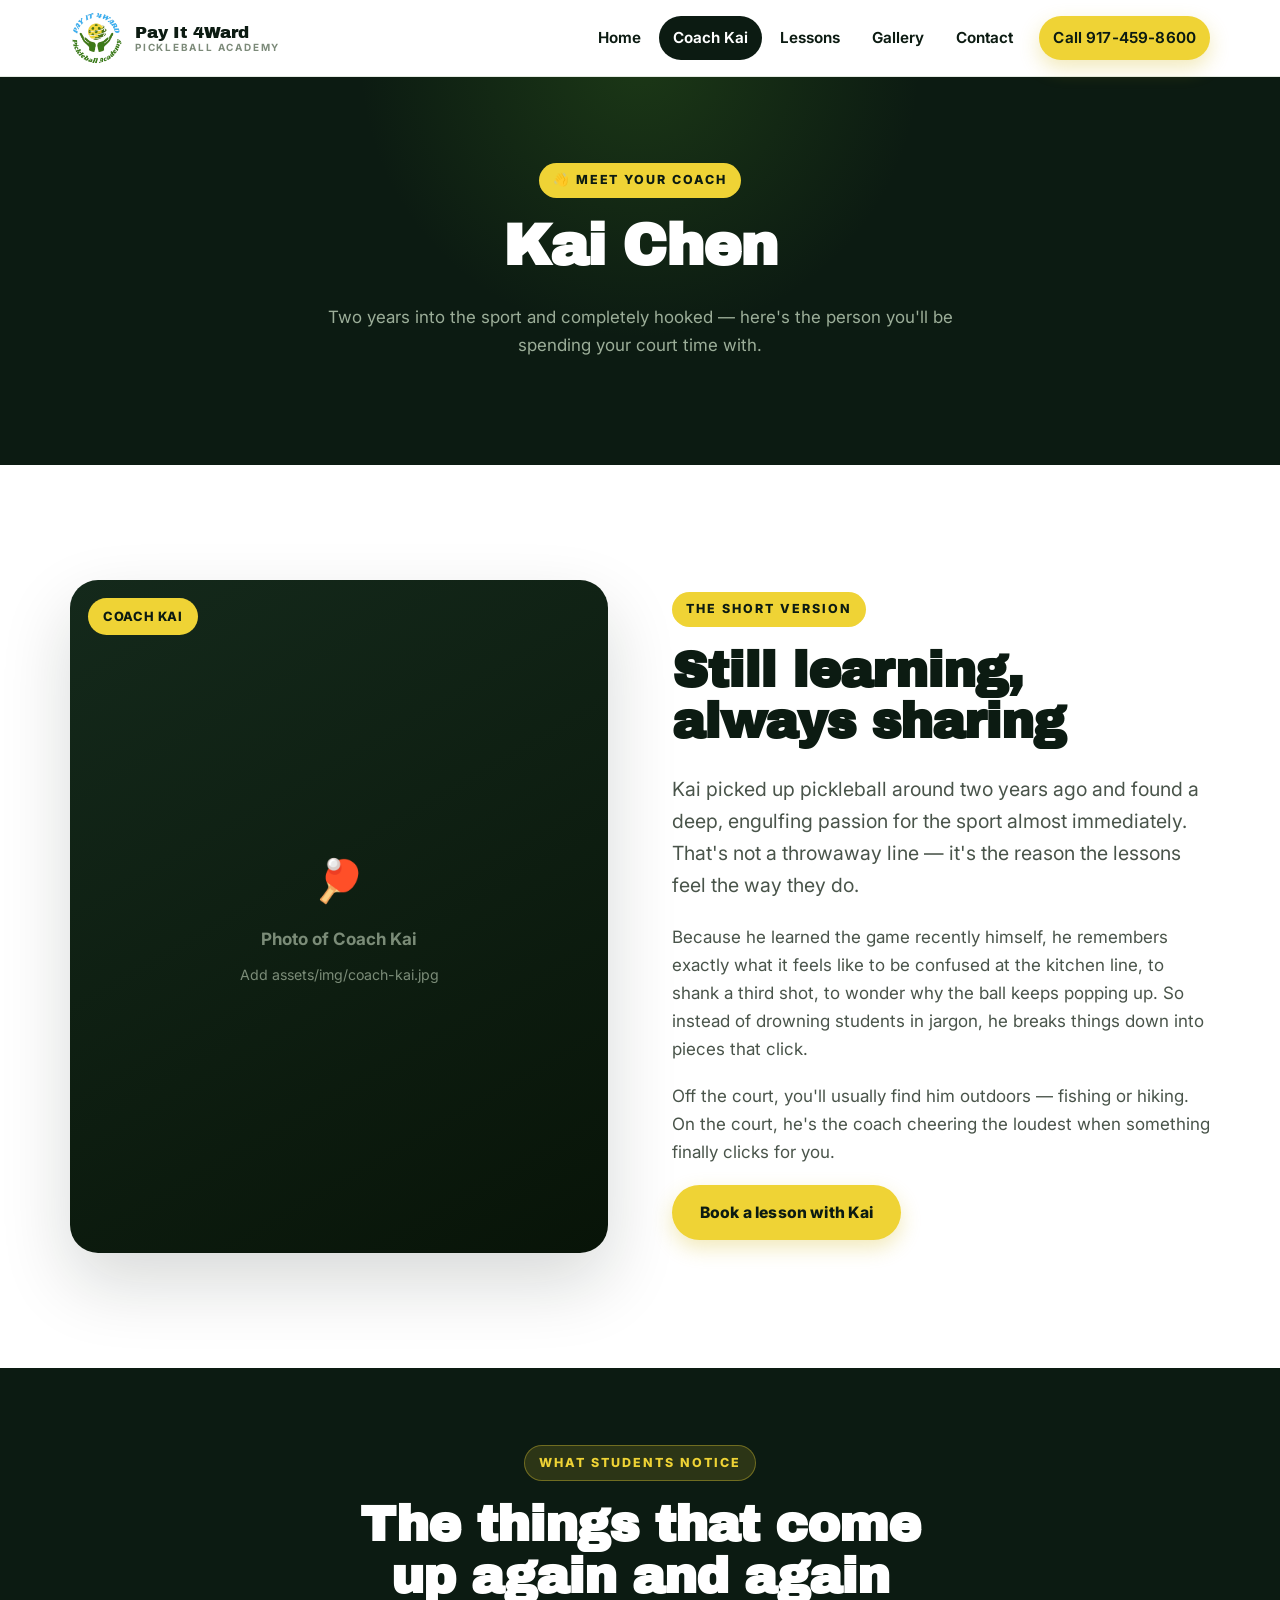
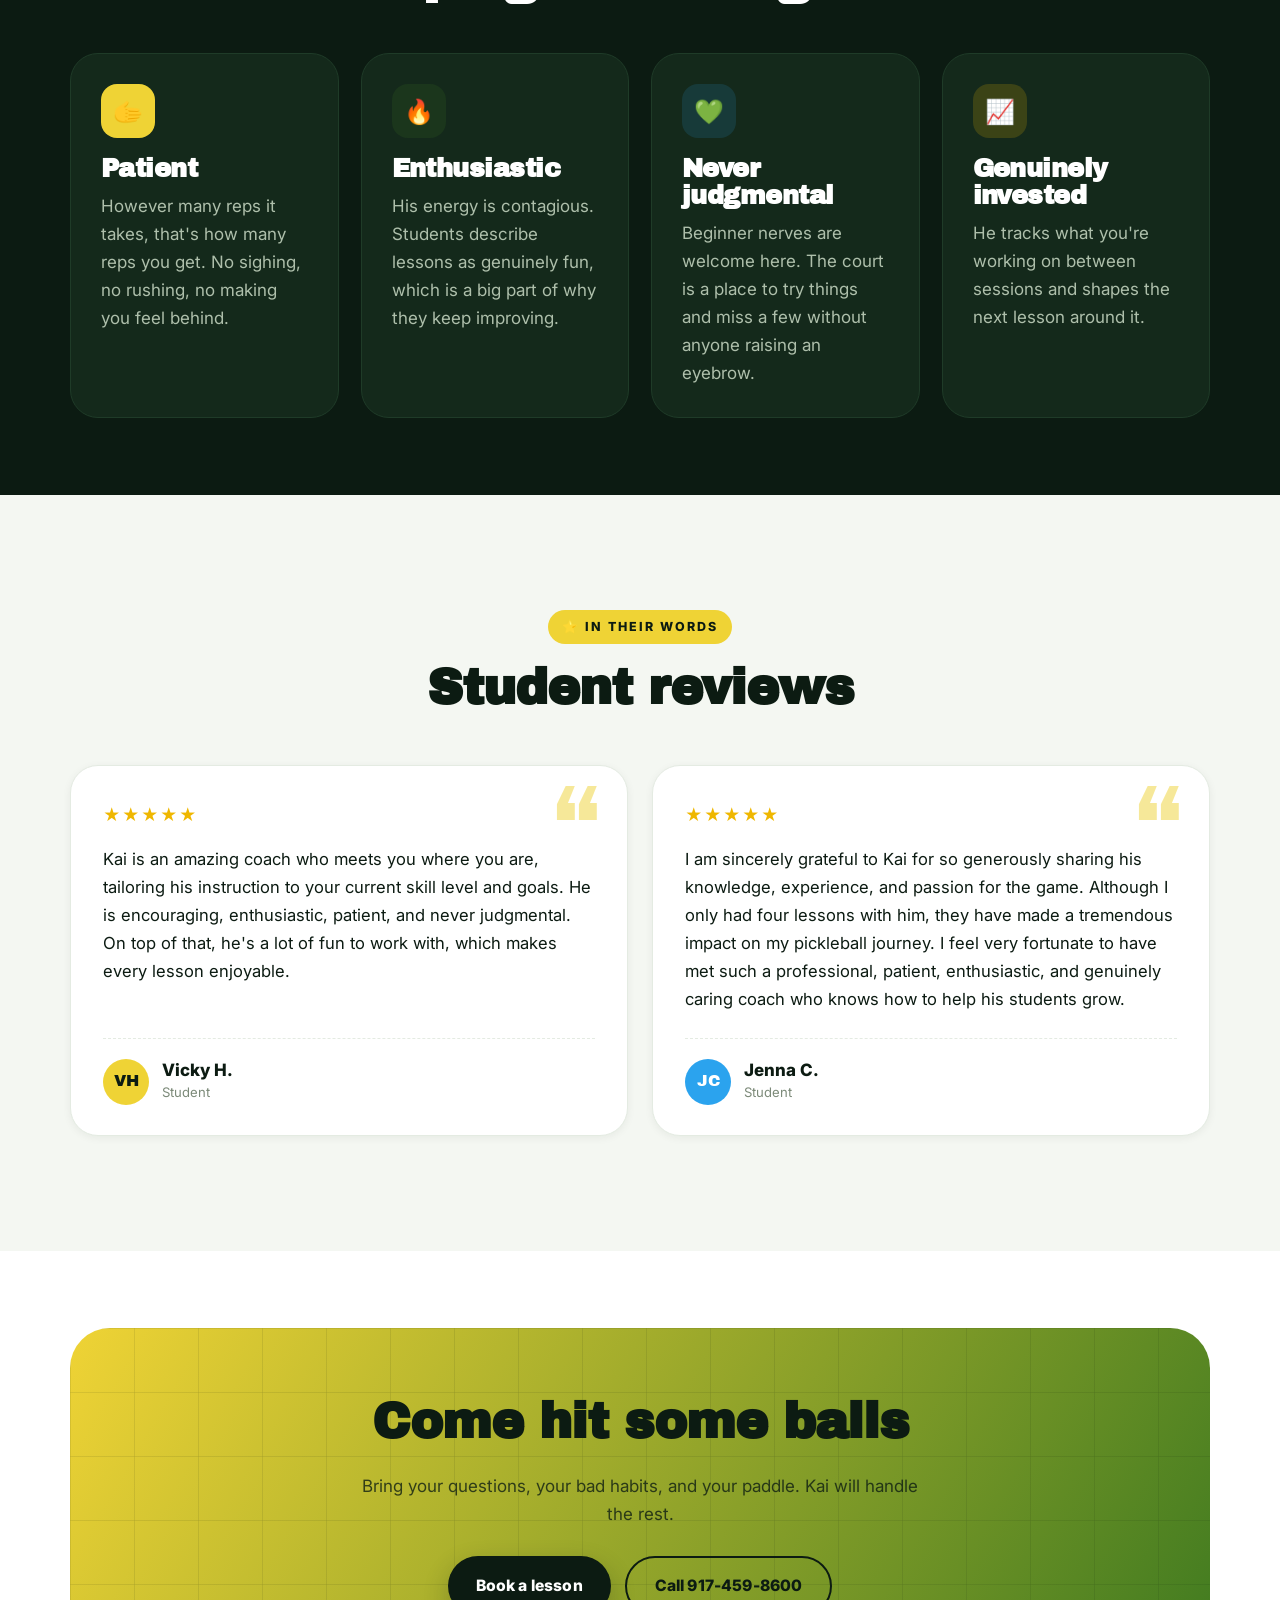
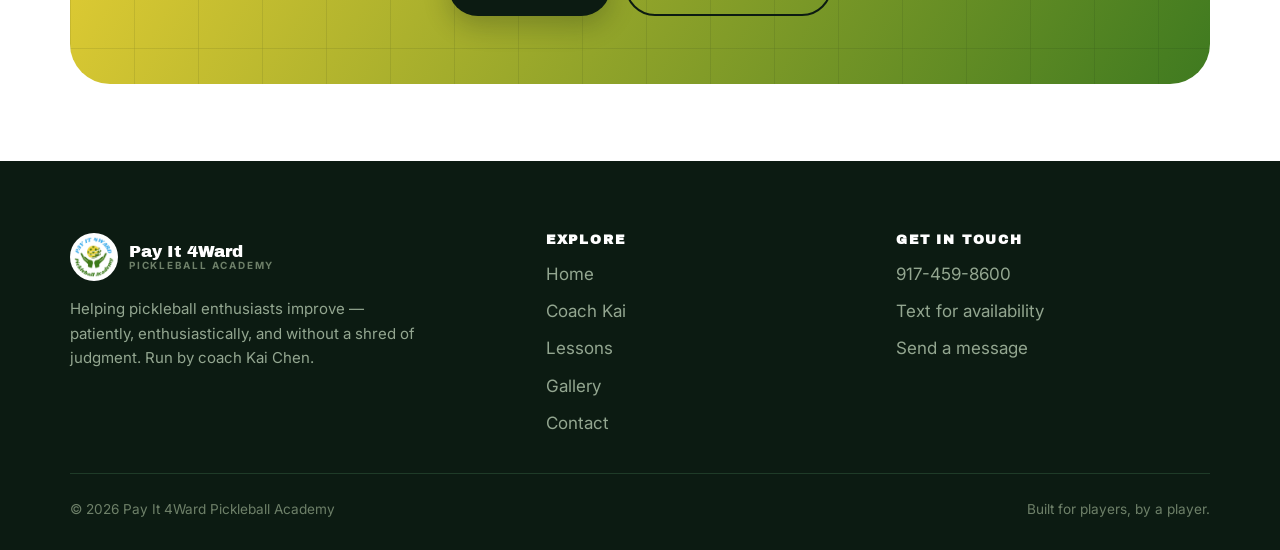
==== commit 1c0a5149: "Add real logo and rebrand palette to match it Replace the placeholder mark with the Pay It 4Ward bad" ====
--- a/about.html
+++ b/about.html
@@ -5,14 +5,14 @@
 <meta name="viewport" content="width=device-width, initial-scale=1, viewport-fit=cover">
 <title>About Coach Kai Chen — Pay It 4Ward Pickleball Academy</title>
 <meta name="description" content="Meet Kai Chen, the coach behind Pay It 4Ward — patient, enthusiastic, and deeply passionate about pickleball.">
-<meta name="theme-color" content="#0C1222">
+<meta name="theme-color" content="#0C1B12">
 
 <meta property="og:type" content="website">
 <meta property="og:title" content="About Coach Kai Chen — Pay It 4Ward Pickleball Academy">
 <meta property="og:description" content="Meet Kai Chen, the coach behind Pay It 4Ward — patient, enthusiastic, and deeply passionate about pickleball.">
-<meta property="og:image" content="assets/img/logo.svg">
-
-<link rel="icon" href="assets/img/logo.svg" type="image/svg+xml">
+<meta property="og:image" content="assets/img/logo.png">
+
+<link rel="icon" href="assets/img/logo.png" type="image/png">
 <link rel="preconnect" href="https://fonts.googleapis.com">
 <link rel="preconnect" href="https://fonts.gstatic.com" crossorigin>
 <link href="https://fonts.googleapis.com/css2?family=Archivo+Black&family=Inter:wght@400;500;600;700;800&display=swap" rel="stylesheet">
@@ -24,7 +24,7 @@
 <div class="preloader" id="preloader" role="status" aria-label="Loading Pay It 4Ward">
   <div class="preloader__inner">
     <div class="preloader__card">
-      <img class="preloader__logo" src="assets/img/logo.svg" alt="Pay It 4Ward">
+      <img class="preloader__logo" src="assets/img/logo.png" alt="Pay It 4Ward">
     </div>
     <div class="preloader__bar"></div>
     <div class="preloader__word">Pay It 4Ward</div>
@@ -35,7 +35,7 @@
 <header class="site-header" id="siteHeader">
   <div class="wrap nav">
     <a class="brand" href="index.html">
-      <img class="brand__logo" src="assets/img/logo.svg" alt="Pay It 4Ward logo">
+      <img class="brand__logo" src="assets/img/logo.png" alt="Pay It 4Ward logo">
       <span class="brand__text">
         <span class="brand__name">Pay It 4Ward</span>
         <span class="brand__sub">Pickleball Academy</span>
@@ -210,7 +210,7 @@
     <div class="footer-grid">
       <div>
         <a class="brand" href="index.html" style="margin-bottom:16px">
-          <img class="brand__logo" src="assets/img/logo.svg" alt="">
+          <img class="brand__logo" src="assets/img/logo.png" alt="">
           <span class="brand__text">
             <span class="brand__name">Pay It 4Ward</span>
             <span class="brand__sub">Pickleball Academy</span>
--- a/assets/css/styles.css
+++ b/assets/css/styles.css
@@ -6,20 +6,20 @@
 /* ---------- Design tokens ------------------------------------------------ */
 :root {
   /* Brand palette */
-  --ink:        #0C1222;   /* deep court navy  */
-  --ink-2:      #151E36;   /* raised surface   */
-  --ink-3:      #1E2A47;   /* borders on dark  */
-  --lime:       #C8FF3D;   /* pickleball ball  */
-  --lime-deep:  #A5E01F;
-  --coral:      #FF6B4A;   /* paddle grip      */
-  --teal:       #17D4C0;   /* court accent     */
-  --sun:        #FFC542;
+  --ink:        #0C1B12;   /* deep court green-black */
+  --ink-2:      #14291B;   /* raised surface   */
+  --ink-3:      #1F3B28;   /* borders on dark  */
+  --lime:       #EFD335;   /* ball yellow (logo) */
+  --lime-deep:  #D4B81F;
+  --coral:      #2BA3EE;   /* sky blue (logo)    */
+  --teal:       #3F7A20;   /* forest green (logo) */
+  --sun:        #EFB700;
 
   --paper:      #FFFFFF;
-  --paper-2:    #F5F7FB;
-  --paper-3:    #E9EDF5;
-  --body:       #45506B;
-  --muted:      #7A87A3;
+  --paper-2:    #F4F7F2;
+  --paper-3:    #E4EBE2;
+  --body:       #49544A;
+  --muted:      #7C8A79;
 
   /* Type */
   --font-display: "Archivo Black", "Arial Black", Impact, system-ui, sans-serif;
@@ -31,9 +31,9 @@
   --r-md: 18px;
   --r-lg: 28px;
   --r-xl: 40px;
-  --shadow-sm: 0 2px 8px rgba(12, 18, 34, .06);
-  --shadow-md: 0 14px 34px rgba(12, 18, 34, .10);
-  --shadow-lg: 0 30px 70px rgba(12, 18, 34, .16);
+  --shadow-sm: 0 2px 8px rgba(12, 27, 18, .06);
+  --shadow-md: 0 14px 34px rgba(12, 27, 18, .10);
+  --shadow-lg: 0 30px 70px rgba(12, 27, 18, .16);
   --ease: cubic-bezier(.2, .7, .3, 1);
 
   --maxw: 1180px;
@@ -89,7 +89,7 @@
 
 .section { padding-block: clamp(64px, 9vw, 116px); }
 .section--tight { padding-block: clamp(48px, 6vw, 80px); }
-.section--dark { background: var(--ink); color: #CBD4E8; }
+.section--dark { background: var(--ink); color: #C7D3C5; }
 .section--dark h2, .section--dark h3 { color: #fff; }
 .section--soft { background: var(--paper-2); }
 
@@ -111,13 +111,13 @@
   margin-bottom: 18px;
 }
 .eyebrow--ghost {
-  background: rgba(200, 255, 61, .14);
+  background: rgba(239, 211, 53, .14);
   color: var(--lime);
-  border: 1px solid rgba(200, 255, 61, .35);
+  border: 1px solid rgba(239, 211, 53, .35);
 }
 
 .lede { font-size: clamp(1.05rem, 1.7vw, 1.22rem); color: var(--body); }
-.section--dark .lede { color: #9FADCB; }
+.section--dark .lede { color: #9CAE99; }
 
 /* ---------- Buttons ------------------------------------------------------ */
 .btn {
@@ -139,17 +139,17 @@
   white-space: nowrap;
   transition: transform .18s var(--ease), box-shadow .18s var(--ease),
               background .18s var(--ease);
-  box-shadow: 0 8px 20px rgba(165, 224, 31, .3);
-}
-.btn:hover { transform: translateY(-3px); box-shadow: 0 14px 30px rgba(165, 224, 31, .42); }
+  box-shadow: 0 8px 20px rgba(212, 184, 31, .3);
+}
+.btn:hover { transform: translateY(-3px); box-shadow: 0 14px 30px rgba(212, 184, 31, .42); }
 .btn:active { transform: translateY(-1px); }
 .btn:focus-visible { outline: 3px solid var(--teal); outline-offset: 3px; }
 
 .btn--coral {
   --btn-bg: var(--coral); --btn-fg: #fff;
-  box-shadow: 0 8px 20px rgba(255, 107, 74, .32);
-}
-.btn--coral:hover { box-shadow: 0 14px 30px rgba(255, 107, 74, .45); }
+  box-shadow: 0 8px 20px rgba(43, 163, 238, .32);
+}
+.btn--coral:hover { box-shadow: 0 14px 30px rgba(43, 163, 238, .45); }
 
 .btn--ghost {
   --btn-bg: transparent; --btn-fg: var(--ink);
@@ -265,7 +265,7 @@
   margin-right: auto;
   flex-shrink: 0;
 }
-.brand__logo { height: 46px; width: auto; }
+.brand__logo { height: 54px; width: auto; }
 .brand__text { display: grid; line-height: 1.05; }
 .brand__name {
   font-family: var(--font-display);
@@ -370,7 +370,7 @@
 .hero {
   position: relative;
   background: var(--ink);
-  color: #C9D3E8;
+  color: #C7D3C5;
   overflow: hidden;
   padding-block: clamp(64px, 10vw, 118px);
 }
@@ -385,12 +385,12 @@
 }
 .hero::before {
   width: 520px; height: 520px;
-  background: radial-gradient(circle at 30% 30%, rgba(23, 212, 192, .40), transparent 62%);
+  background: radial-gradient(circle at 30% 30%, rgba(63, 122, 32, .40), transparent 62%);
   top: -180px; right: -120px;
 }
 .hero::after {
   width: 460px; height: 460px;
-  background: radial-gradient(circle at 60% 60%, rgba(200, 255, 61, .30), transparent 62%);
+  background: radial-gradient(circle at 60% 60%, rgba(239, 211, 53, .30), transparent 62%);
   bottom: -220px; left: -140px;
 }
 
@@ -420,6 +420,18 @@
   .hero__inner { grid-template-columns: 1fr; }
 }
 
+.hero__kicker {
+  font-family: var(--font-display);
+  font-style: italic;
+  font-size: clamp(1.5rem, 3.4vw, 2.4rem);
+  line-height: 1;
+  text-transform: uppercase;
+  color: var(--coral);
+  margin: 0 0 10px;
+  rotate: -1.5deg;
+  transform-origin: left center;
+}
+
 .hero h1 { color: #fff; }
 .hero h1 em {
   font-style: normal;
@@ -438,7 +450,7 @@
 }
 .hero__lede {
   font-size: clamp(1.05rem, 1.8vw, 1.25rem);
-  color: #9FADCB;
+  color: #9CAE99;
   max-width: 46ch;
 }
 
@@ -460,7 +472,7 @@
   background: rgba(255, 255, 255, .04);
   font-size: .88rem;
   font-weight: 650;
-  color: #C9D3E8;
+  color: #C7D3C5;
 }
 .hero__stats .dot {
   width: 8px; height: 8px;
@@ -477,8 +489,8 @@
   width: 100%;
   border-radius: var(--r-xl);
   background:
-    radial-gradient(circle at 70% 25%, rgba(23,212,192,.28), transparent 55%),
-    linear-gradient(150deg, var(--ink-2), #0A0F1D);
+    radial-gradient(circle at 70% 25%, rgba(63,122,32,.28), transparent 55%),
+    linear-gradient(150deg, var(--ink-2), #081408);
   border: 1px solid var(--ink-3);
   box-shadow: var(--shadow-lg);
   display: grid;
@@ -513,13 +525,13 @@
   font-size: .86rem;
 }
 .hero__badge strong { color: #fff; display: block; font-size: .98rem; }
-.hero__badge span { color: #94A3C2; }
+.hero__badge span { color: #93A690; }
 
 /* ---------- Compact hero for interior pages ------------------------------ */
 .pagehero {
   position: relative;
   background: var(--ink);
-  color: #9FADCB;
+  color: #9CAE99;
   overflow: hidden;
   padding-block: clamp(52px, 7vw, 86px);
   text-align: center;
@@ -531,7 +543,7 @@
   border-radius: 50%;
   top: -340px; left: 50%;
   translate: -50% 0;
-  background: radial-gradient(circle, rgba(23, 212, 192, .30), transparent 62%);
+  background: radial-gradient(circle, rgba(63, 122, 32, .30), transparent 62%);
   pointer-events: none;
 }
 .pagehero .wrap { position: relative; z-index: 1; }
@@ -616,17 +628,17 @@
   color: var(--ink);
   font-size: 1.5rem;
 }
-.card__icon--teal  { background: rgba(23, 212, 192, .16); color: #0C8C7F; }
-.card__icon--coral { background: rgba(255, 107, 74, .14);  color: #D8482A; }
-.card__icon--sun   { background: rgba(255, 197, 66, .18);  color: #B8801A; }
+.card__icon--teal  { background: rgba(63, 122, 32, .16); color: #2E5C17; }
+.card__icon--coral { background: rgba(43, 163, 238, .14);  color: #14608F; }
+.card__icon--sun   { background: rgba(239, 183, 0, .18);  color: #8A6A00; }
 
 .section--dark .card {
   background: var(--ink-2);
   border-color: var(--ink-3);
   box-shadow: none;
-  color: #A9B6D2;
-}
-.section--dark .card:hover { border-color: rgba(200, 255, 61, .4); }
+  color: #AEBFAB;
+}
+.section--dark .card:hover { border-color: rgba(239, 211, 53, .4); }
 
 /* ==========================================================================
    Reviews
@@ -691,7 +703,7 @@
   background: var(--lime);
   flex-shrink: 0;
 }
-.review__avatar--teal  { background: var(--teal); }
+.review__avatar--teal  { background: var(--teal); color: #fff; }
 .review__avatar--coral { background: var(--coral); color: #fff; }
 .review__by > span:last-child { display: grid; gap: 1px; }
 .review__name { display: block; font-weight: 800; color: var(--ink); line-height: 1.25; }
@@ -717,7 +729,7 @@
   position: relative;
   flex: 0 0 100%;
   aspect-ratio: 16 / 9;
-  background: linear-gradient(140deg, var(--ink-2), #0A0F1D);
+  background: linear-gradient(140deg, var(--ink-2), #081408);
 }
 @media (max-width: 640px) { .carousel__slide { aspect-ratio: 4 / 3; } }
 
@@ -730,7 +742,7 @@
   position: absolute;
   left: 0; right: 0; bottom: 0;
   padding: 54px 28px 24px;
-  background: linear-gradient(to top, rgba(8, 12, 22, .92), transparent);
+  background: linear-gradient(to top, rgba(8, 18, 10, .92), transparent);
   color: #fff;
   font-weight: 650;
   font-size: .98rem;
@@ -746,14 +758,14 @@
   align-content: center;
   text-align: center;
   padding: 24px;
-  color: #6F7EA0;
+  color: #7B8C78;
   background-image:
     repeating-linear-gradient(45deg, rgba(255,255,255,.028) 0 14px, transparent 14px 28px);
 }
 .carousel__placeholder .ph-icon { font-size: 2.4rem; opacity: .8; }
 .carousel__placeholder strong {
   font-family: var(--font-display);
-  color: #93A1C0;
+  color: #9DAE99;
   font-size: 1.05rem;
   letter-spacing: .02em;
 }
@@ -818,7 +830,7 @@
   aspect-ratio: 4 / 5;
   border-radius: var(--r-lg);
   overflow: hidden;
-  background: linear-gradient(150deg, var(--ink-2), #0A0F1D);
+  background: linear-gradient(150deg, var(--ink-2), #081408);
   box-shadow: var(--shadow-lg);
   display: grid;
   place-items: center;
@@ -826,7 +838,7 @@
 .split__media img { width: 100%; height: 100%; object-fit: cover; }
 .split__media .ph {
   text-align: center;
-  color: #6F7EA0;
+  color: #7B8C78;
   padding: 24px;
   display: grid;
   gap: 10px;
@@ -859,7 +871,7 @@
   width: 22px; height: 22px;
   margin-top: 3px;
   border-radius: 50%;
-  background: var(--lime) url("data:image/svg+xml,%3Csvg xmlns='http://www.w3.org/2000/svg' viewBox='0 0 24 24' fill='none' stroke='%230C1222' stroke-width='3.4' stroke-linecap='round' stroke-linejoin='round'%3E%3Cpolyline points='20 6 9 17 4 12'/%3E%3C/svg%3E") center / 13px no-repeat;
+  background: var(--lime) url("data:image/svg+xml,%3Csvg xmlns='http://www.w3.org/2000/svg' viewBox='0 0 24 24' fill='none' stroke='%230C1B12' stroke-width='3.4' stroke-linecap='round' stroke-linejoin='round'%3E%3Cpolyline points='20 6 9 17 4 12'/%3E%3C/svg%3E") center / 13px no-repeat;
 }
 
 /* ==========================================================================
@@ -882,7 +894,7 @@
   border-color: var(--lime);
   box-shadow: var(--shadow-md);
 }
-.program--featured { border-color: var(--ink); background: var(--ink); color: #A9B6D2; }
+.program--featured { border-color: var(--ink); background: var(--ink); color: #AEBFAB; }
 .program--featured h3 { color: #fff; }
 .program--featured:hover { border-color: var(--lime); }
 
@@ -960,16 +972,16 @@
   inset: 0;
   opacity: .22;
   background-image:
-    linear-gradient(to right, rgba(12,18,34,.4) 1px, transparent 1px),
-    linear-gradient(to bottom, rgba(12,18,34,.4) 1px, transparent 1px);
+    linear-gradient(to right, rgba(12,27,18,.4) 1px, transparent 1px),
+    linear-gradient(to bottom, rgba(12,27,18,.4) 1px, transparent 1px);
   background-size: 64px 64px;
   pointer-events: none;
 }
 .cta > * { position: relative; }
 .cta h2 { color: var(--ink); }
-.cta p { color: rgba(12, 18, 34, .78); max-width: 52ch; margin-inline: auto; }
+.cta p { color: rgba(12, 27, 18, .78); max-width: 52ch; margin-inline: auto; }
 .cta .btn-row { justify-content: center; margin-top: 28px; }
-.cta .btn { --btn-bg: var(--ink); --btn-fg: #fff; box-shadow: 0 10px 26px rgba(12,18,34,.24); }
+.cta .btn { --btn-bg: var(--ink); --btn-fg: #fff; box-shadow: 0 10px 26px rgba(12,27,18,.24); }
 .cta .btn--ghost {
   --btn-bg: transparent; --btn-fg: var(--ink);
   border: 2px solid var(--ink); box-shadow: none;
@@ -1067,8 +1079,8 @@
   font-size: .92rem;
   font-weight: 650;
 }
-.form__status--ok   { background: rgba(23, 212, 192, .14); color: #0B7A6F; }
-.form__status--err  { background: rgba(255, 107, 74, .14);  color: #C13F20; }
+.form__status--ok   { background: rgba(63, 122, 32, .14); color: #2E5C17; }
+.form__status--err  { background: rgba(214, 69, 39, .14);  color: #C13F20; }
 
 /* ==========================================================================
    FAQ
@@ -1109,7 +1121,7 @@
    ========================================================================== */
 .site-footer {
   background: var(--ink);
-  color: #8D9BBA;
+  color: #93A690;
   padding-block: clamp(46px, 6vw, 72px) 30px;
 }
 .footer-grid {
@@ -1121,8 +1133,14 @@
 }
 @media (max-width: 760px) { .footer-grid { grid-template-columns: 1fr; gap: 28px; } }
 
+.site-footer .brand__logo {
+  height: 48px;
+  background: #fff;
+  border-radius: 50%;
+  padding: 3px;
+}
 .site-footer .brand__name { color: #fff; }
-.site-footer .brand__sub { color: #6B7A9B; }
+.site-footer .brand__sub { color: #6E8069; }
 .site-footer h4 {
   font-family: var(--font-display);
   font-size: .82rem;
@@ -1132,7 +1150,7 @@
   margin: 0 0 14px;
 }
 .site-footer ul { list-style: none; margin: 0; padding: 0; display: grid; gap: 9px; }
-.site-footer a { color: #8D9BBA; text-decoration: none; transition: color .18s var(--ease); }
+.site-footer a { color: #93A690; text-decoration: none; transition: color .18s var(--ease); }
 .site-footer a:hover { color: var(--lime); }
 .site-footer p { font-size: .94rem; max-width: 40ch; }
 
@@ -1143,7 +1161,7 @@
   gap: 12px;
   padding-top: 24px;
   font-size: .85rem;
-  color: #6B7A9B;
+  color: #6E8069;
 }
 
 /* ==========================================================================
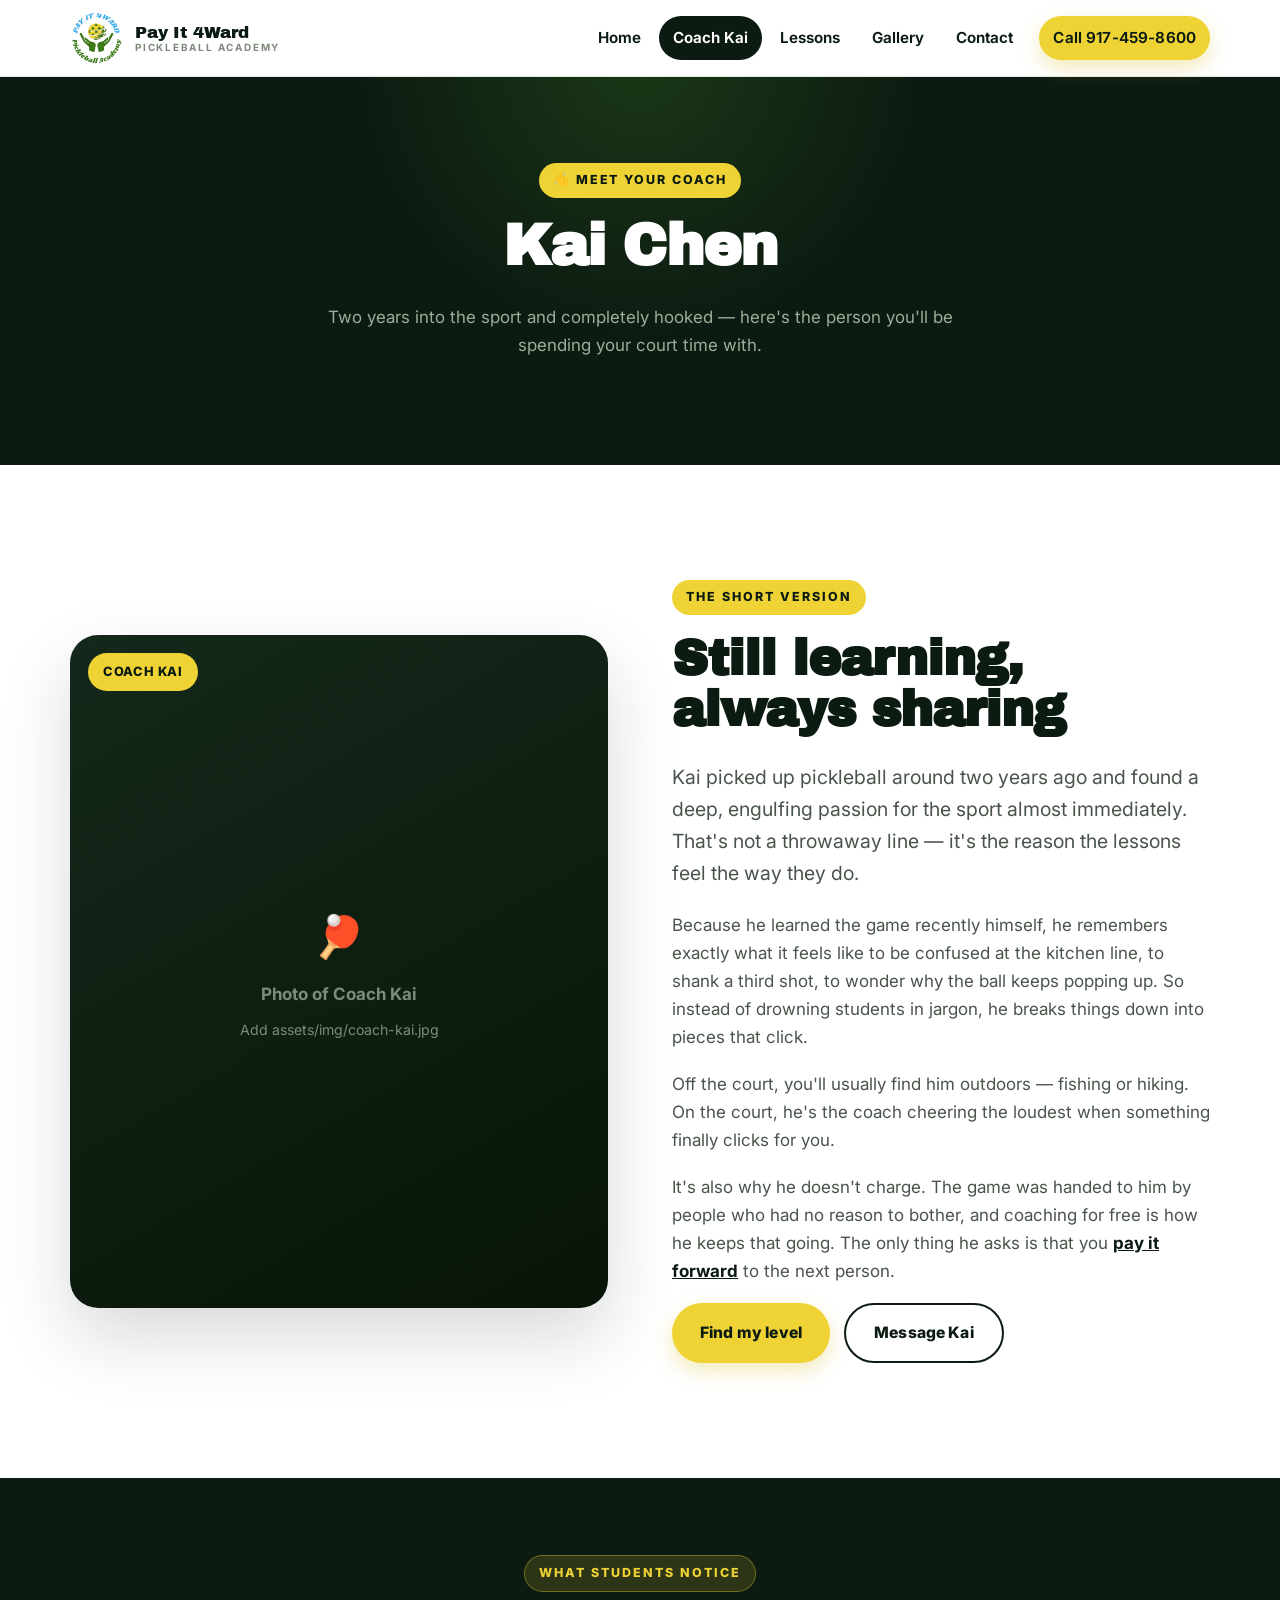
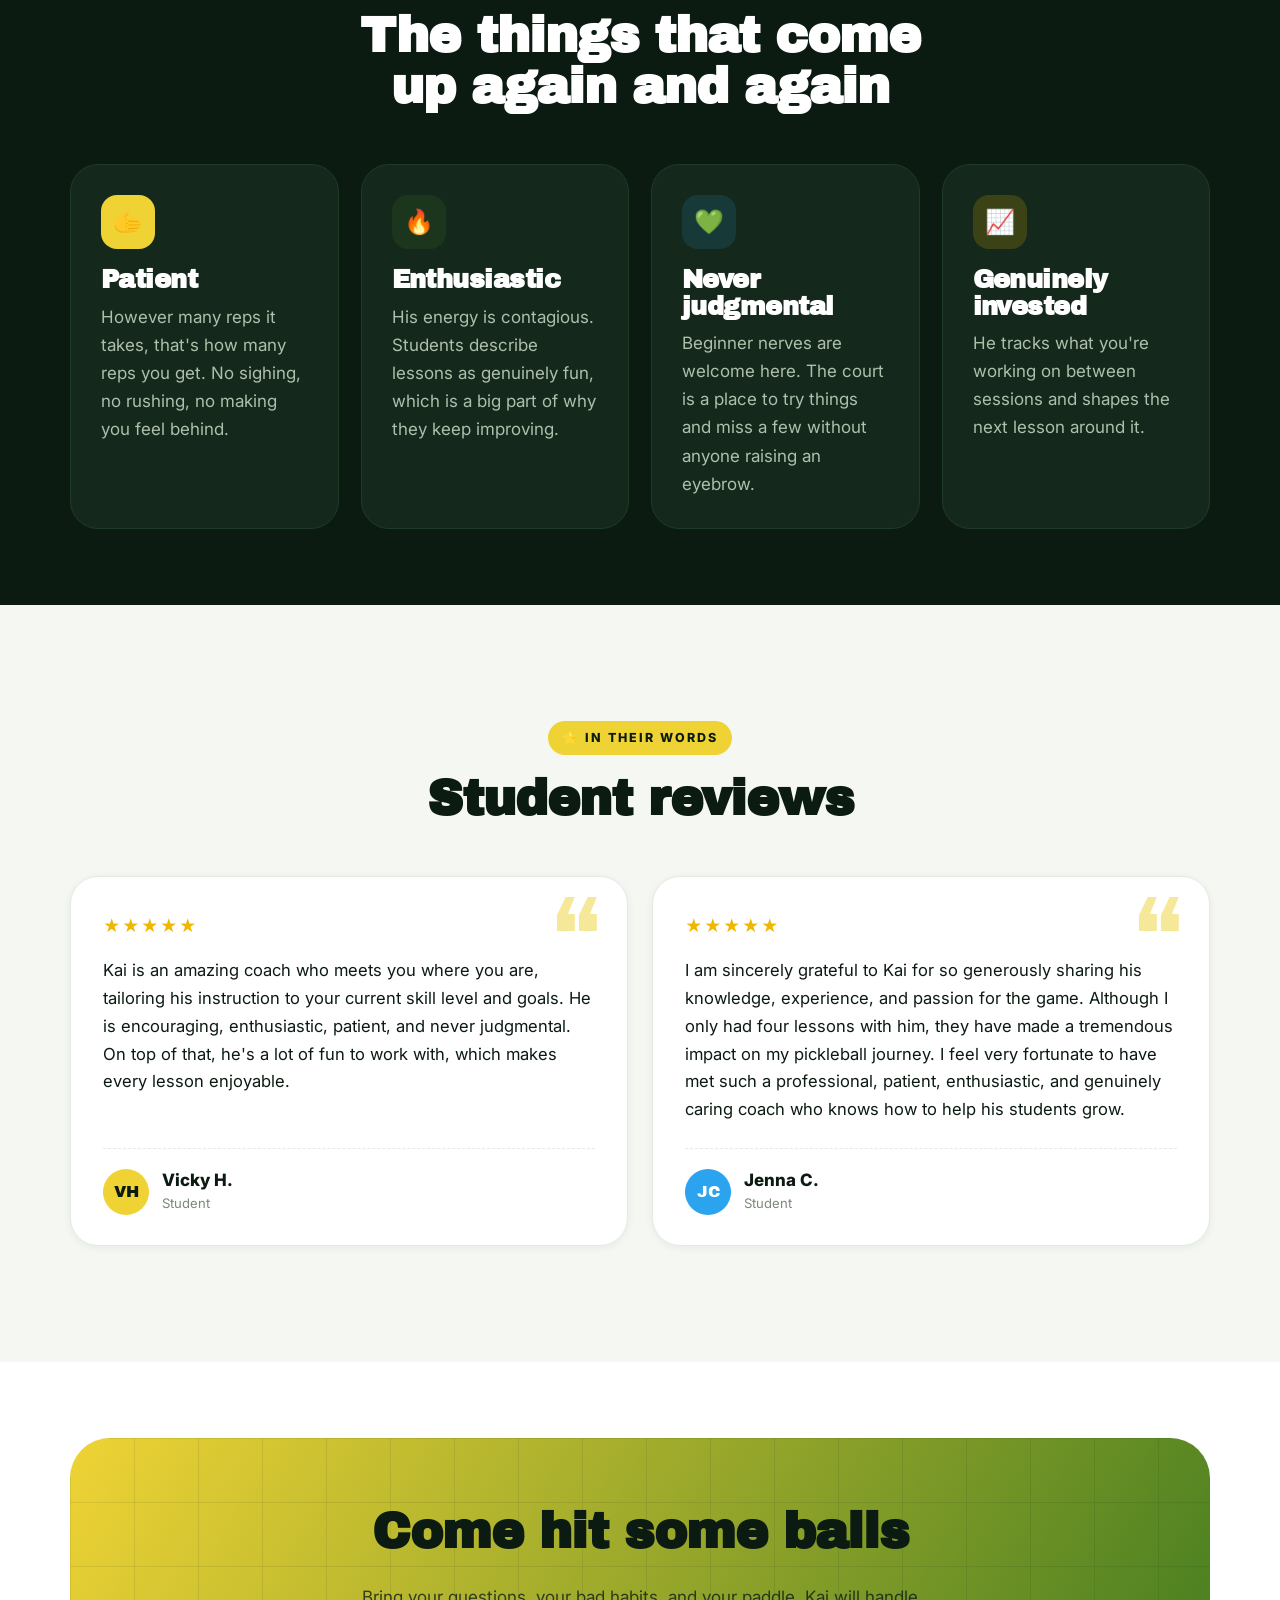
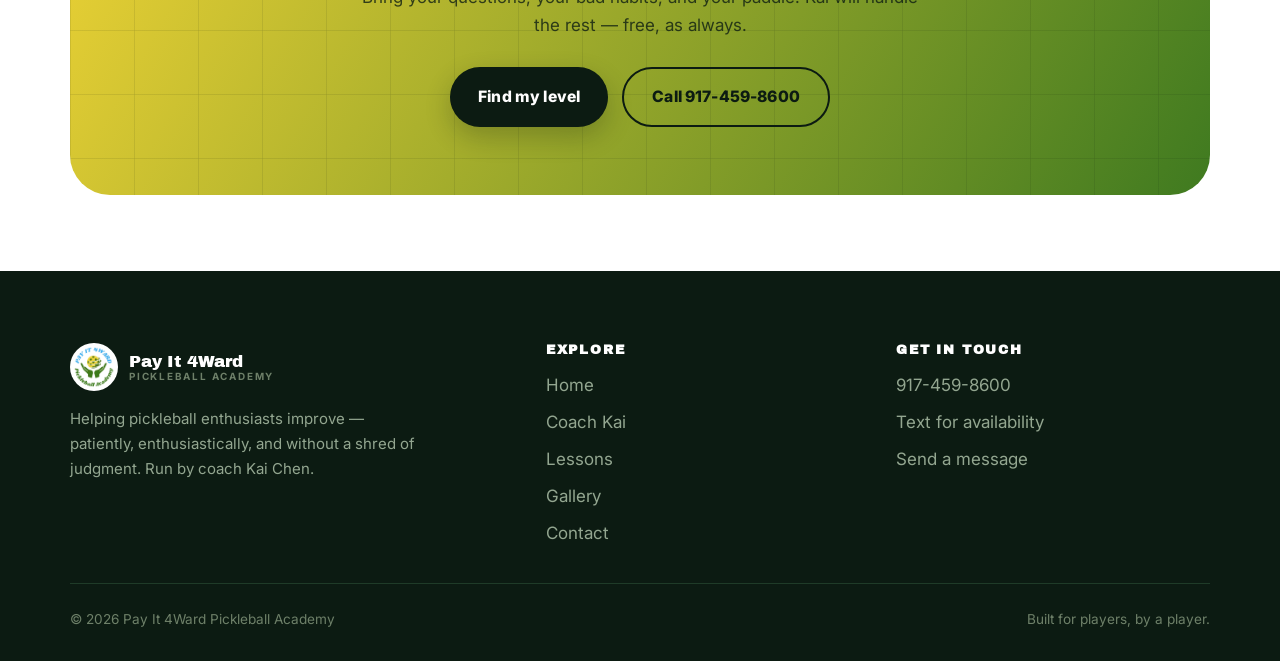
==== commit 7e73219b: "Consolidate lessons to two options and add the level assessment Replace the six lesson cards with tw" ====
--- a/about.html
+++ b/about.html
@@ -101,8 +101,16 @@
         On the court, he's the coach cheering the loudest when something finally
         clicks for you.
       </p>
+      <p>
+        It's also why he doesn't charge. The game was handed to him by people who
+        had no reason to bother, and coaching for free is how he keeps that going.
+        The only thing he asks is that you <a href="programs.html#giveback"
+        style="color:var(--ink);font-weight:700">pay it forward</a> to the next
+        person.
+      </p>
       <div class="btn-row">
-        <a class="btn" href="contact.html">Book a lesson with Kai</a>
+        <a class="btn" href="programs.html#assess">Find my level</a>
+        <a class="btn btn--ghost" href="contact.html">Message Kai</a>
       </div>
     </div>
   </div>
@@ -193,9 +201,9 @@
     <div class="cta reveal">
       <h2>Come hit some balls</h2>
       <p>Bring your questions, your bad habits, and your paddle. Kai will handle
-         the rest.</p>
+         the rest &mdash; free, as always.</p>
       <div class="btn-row">
-        <a class="btn" href="contact.html">Book a lesson</a>
+        <a class="btn" href="programs.html#assess">Find my level</a>
         <a class="btn btn--ghost" href="tel:+19174598600">Call 917-459-8600</a>
       </div>
     </div>
--- a/assets/css/styles.css
+++ b/assets/css/styles.css
@@ -1164,6 +1164,257 @@
   color: #6E8069;
 }
 
+
+/* ==========================================================================
+   Free / pay-it-forward banner
+   ========================================================================== */
+.freebar {
+  position: relative;
+  overflow: hidden;
+  border-radius: var(--r-xl);
+  padding: clamp(28px, 4.4vw, 48px);
+  background: var(--ink);
+  border: 2px solid var(--teal);
+  color: #C7D3C5;
+  display: grid;
+  gap: 24px;
+  grid-template-columns: 1.15fr .85fr;
+  align-items: center;
+}
+@media (max-width: 820px) { .freebar { grid-template-columns: 1fr; } }
+
+.freebar h2 { color: #fff; margin-bottom: .35em; }
+.freebar h2 em { font-style: normal; color: var(--lime); }
+.freebar p:last-of-type { margin-bottom: 0; }
+
+.freebar__price {
+  display: grid;
+  place-items: center;
+  gap: 4px;
+  padding: 26px 20px;
+  border-radius: var(--r-lg);
+  background: linear-gradient(140deg, var(--lime), #F5E88A);
+  color: var(--ink);
+  text-align: center;
+}
+.freebar__price b {
+  font-family: var(--font-display);
+  font-size: clamp(2.4rem, 6vw, 3.4rem);
+  line-height: 1;
+}
+.freebar__price span { font-weight: 750; font-size: .92rem; }
+.freebar__price small { font-size: .78rem; opacity: .75; }
+
+/* ==========================================================================
+   Pay-it-forward ways to give back
+   ========================================================================== */
+.give {
+  display: grid;
+  gap: 18px;
+  grid-template-columns: repeat(auto-fit, minmax(230px, 1fr));
+}
+.give__card {
+  padding: 26px;
+  border-radius: var(--r-lg);
+  background: #fff;
+  border: 1px solid var(--paper-3);
+  box-shadow: var(--shadow-sm);
+}
+.give__card h3 { font-size: 1.12rem; margin-bottom: .4em; }
+.give__card p { font-size: .96rem; margin-bottom: 0; }
+.give__card ul {
+  list-style: none;
+  margin: 12px 0 0;
+  padding: 0;
+  display: grid;
+  gap: 8px;
+  font-size: .94rem;
+}
+.give__card ul li { display: flex; gap: 9px; align-items: flex-start; }
+.give__card ul li::before { content: "▸"; color: var(--teal); font-weight: 800; }
+
+.give__icon {
+  width: 48px; height: 48px;
+  border-radius: 14px;
+  display: grid;
+  place-items: center;
+  font-size: 1.35rem;
+  margin-bottom: 15px;
+  background: rgba(63, 122, 32, .14);
+}
+.give__icon--blue { background: rgba(43, 163, 238, .14); }
+.give__icon--yellow { background: rgba(239, 211, 53, .22); }
+
+/* a payment handle that hasn't been filled in yet */
+.handle {
+  display: inline-block;
+  font-family: ui-monospace, SFMono-Regular, Menlo, monospace;
+  font-size: .9rem;
+  padding: 2px 8px;
+  border-radius: 6px;
+  background: var(--paper-2);
+  border: 1px dashed var(--muted);
+  color: var(--body);
+}
+
+/* ==========================================================================
+   Self-assessment quiz
+   ========================================================================== */
+.quiz {
+  max-width: 720px;
+  margin-inline: auto;
+  border-radius: var(--r-lg);
+  background: #fff;
+  border: 1px solid var(--paper-3);
+  box-shadow: var(--shadow-md);
+  overflow: hidden;
+}
+
+.quiz__bar {
+  height: 6px;
+  background: var(--paper-3);
+}
+.quiz__bar span {
+  display: block;
+  height: 100%;
+  width: 0;
+  background: linear-gradient(90deg, var(--teal), var(--lime));
+  transition: width .35s var(--ease);
+}
+
+.quiz__body { padding: clamp(24px, 4vw, 38px); }
+
+.quiz__count {
+  font-size: .74rem;
+  font-weight: 800;
+  letter-spacing: .16em;
+  text-transform: uppercase;
+  color: var(--muted);
+  margin-bottom: 12px;
+}
+.quiz__q {
+  font-family: var(--font-display);
+  font-size: clamp(1.3rem, 2.8vw, 1.75rem);
+  line-height: 1.15;
+  color: var(--ink);
+  margin: 0 0 6px;
+}
+.quiz__help { font-size: .92rem; color: var(--muted); margin: 0 0 22px; }
+
+.quiz__options { display: grid; gap: 10px; margin-bottom: 26px; }
+.quiz__option {
+  display: flex;
+  align-items: center;
+  gap: 14px;
+  padding: 15px 18px;
+  border-radius: var(--r-md);
+  border: 2px solid var(--paper-3);
+  background: #fff;
+  text-align: left;
+  font-size: 1rem;
+  font-weight: 600;
+  color: var(--ink);
+  width: 100%;
+  transition: border-color .16s var(--ease), background .16s var(--ease),
+              transform .16s var(--ease);
+}
+.quiz__option:hover { border-color: var(--lime-deep); transform: translateX(3px); }
+.quiz__option:focus-visible { outline: 3px solid var(--teal); outline-offset: 2px; }
+.quiz__option[aria-pressed="true"] {
+  border-color: var(--teal);
+  background: rgba(63, 122, 32, .07);
+}
+.quiz__key {
+  flex-shrink: 0;
+  width: 28px; height: 28px;
+  border-radius: 50%;
+  display: grid;
+  place-items: center;
+  background: var(--paper-2);
+  font-family: var(--font-display);
+  font-size: .82rem;
+  color: var(--muted);
+}
+.quiz__option[aria-pressed="true"] .quiz__key { background: var(--teal); color: #fff; }
+
+.quiz__nav { display: flex; justify-content: space-between; align-items: center; gap: 12px; }
+.quiz__back {
+  border: 0;
+  background: none;
+  padding: 8px 2px;
+  font-weight: 700;
+  font-size: .94rem;
+  color: var(--muted);
+  text-decoration: underline;
+  text-underline-offset: 3px;
+}
+.quiz__back:hover { color: var(--ink); }
+.quiz__back[hidden] { display: none !important; }
+
+/* ---- result ---- */
+.quiz__result { padding: clamp(24px, 4vw, 38px); }
+
+.result__band {
+  display: grid;
+  gap: 4px;
+  padding: 26px;
+  border-radius: var(--r-lg);
+  background: var(--ink);
+  color: #C7D3C5;
+  text-align: center;
+  margin-bottom: 22px;
+}
+.result__band b {
+  font-family: var(--font-display);
+  font-size: clamp(2.2rem, 6vw, 3rem);
+  line-height: 1;
+  color: var(--lime);
+}
+.result__band strong { color: #fff; font-size: 1.05rem; }
+.result__band small { font-size: .84rem; color: #9CAE99; }
+
+.result__caveat {
+  font-size: .86rem;
+  color: var(--muted);
+  border-left: 3px solid var(--paper-3);
+  padding-left: 14px;
+  margin-bottom: 22px;
+}
+
+.result__focus { list-style: none; margin: 0 0 24px; padding: 0; display: grid; gap: 11px; }
+.result__focus li {
+  display: flex;
+  gap: 12px;
+  align-items: flex-start;
+  font-size: 1rem;
+  color: var(--ink);
+}
+.result__focus li::before {
+  content: "";
+  flex-shrink: 0;
+  width: 22px; height: 22px;
+  margin-top: 2px;
+  border-radius: 50%;
+  background: var(--lime) url("data:image/svg+xml,%3Csvg xmlns='http://www.w3.org/2000/svg' viewBox='0 0 24 24' fill='none' stroke='%230C1B12' stroke-width='3.4' stroke-linecap='round' stroke-linejoin='round'%3E%3Cpolyline points='20 6 9 17 4 12'/%3E%3C/svg%3E") center / 13px no-repeat;
+}
+
+.result__tag {
+  display: inline-flex;
+  align-items: center;
+  gap: 8px;
+  padding: 7px 14px;
+  border-radius: 999px;
+  background: rgba(43, 163, 238, .12);
+  color: #14608F;
+  font-size: .82rem;
+  font-weight: 800;
+  letter-spacing: .04em;
+  text-transform: uppercase;
+  margin-bottom: 14px;
+}
+
+.quiz h3 { font-size: 1.15rem; margin-bottom: .5em; }
+
 /* ==========================================================================
    Scroll reveal
    ========================================================================== */
